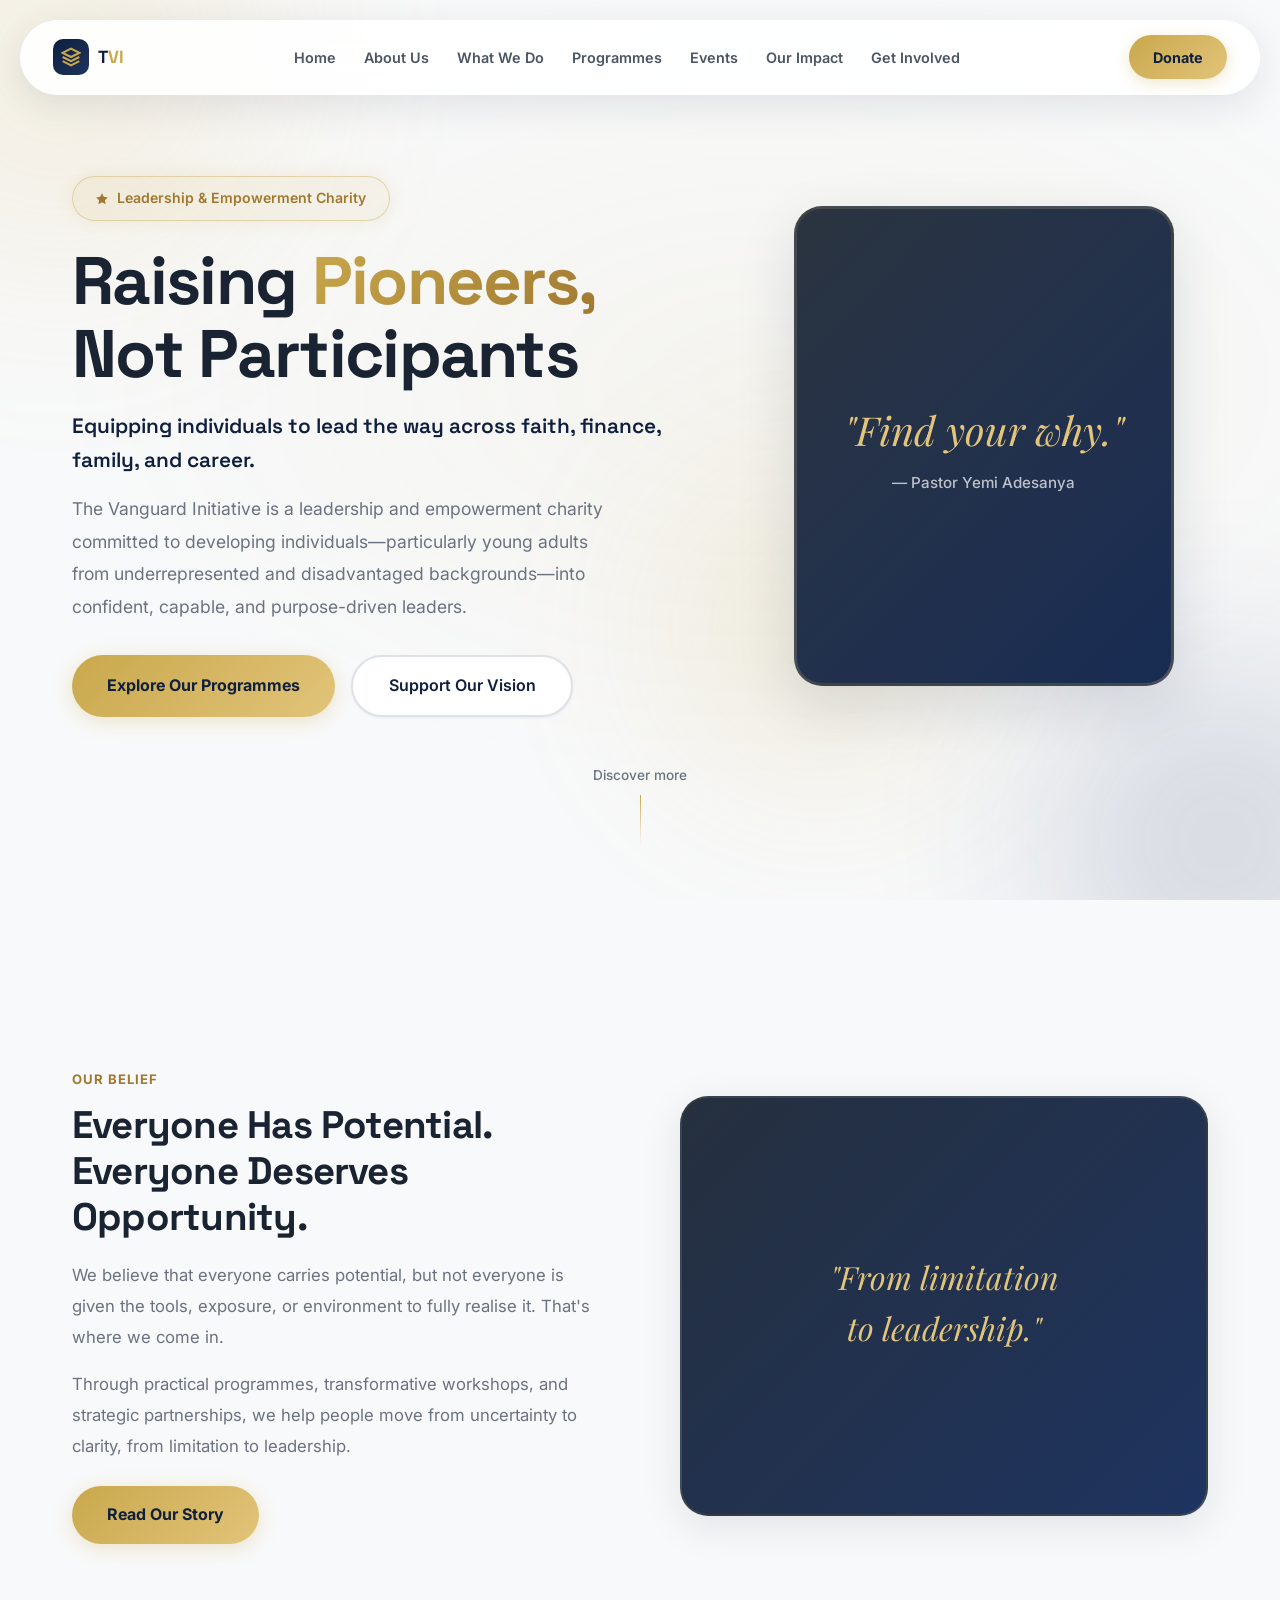
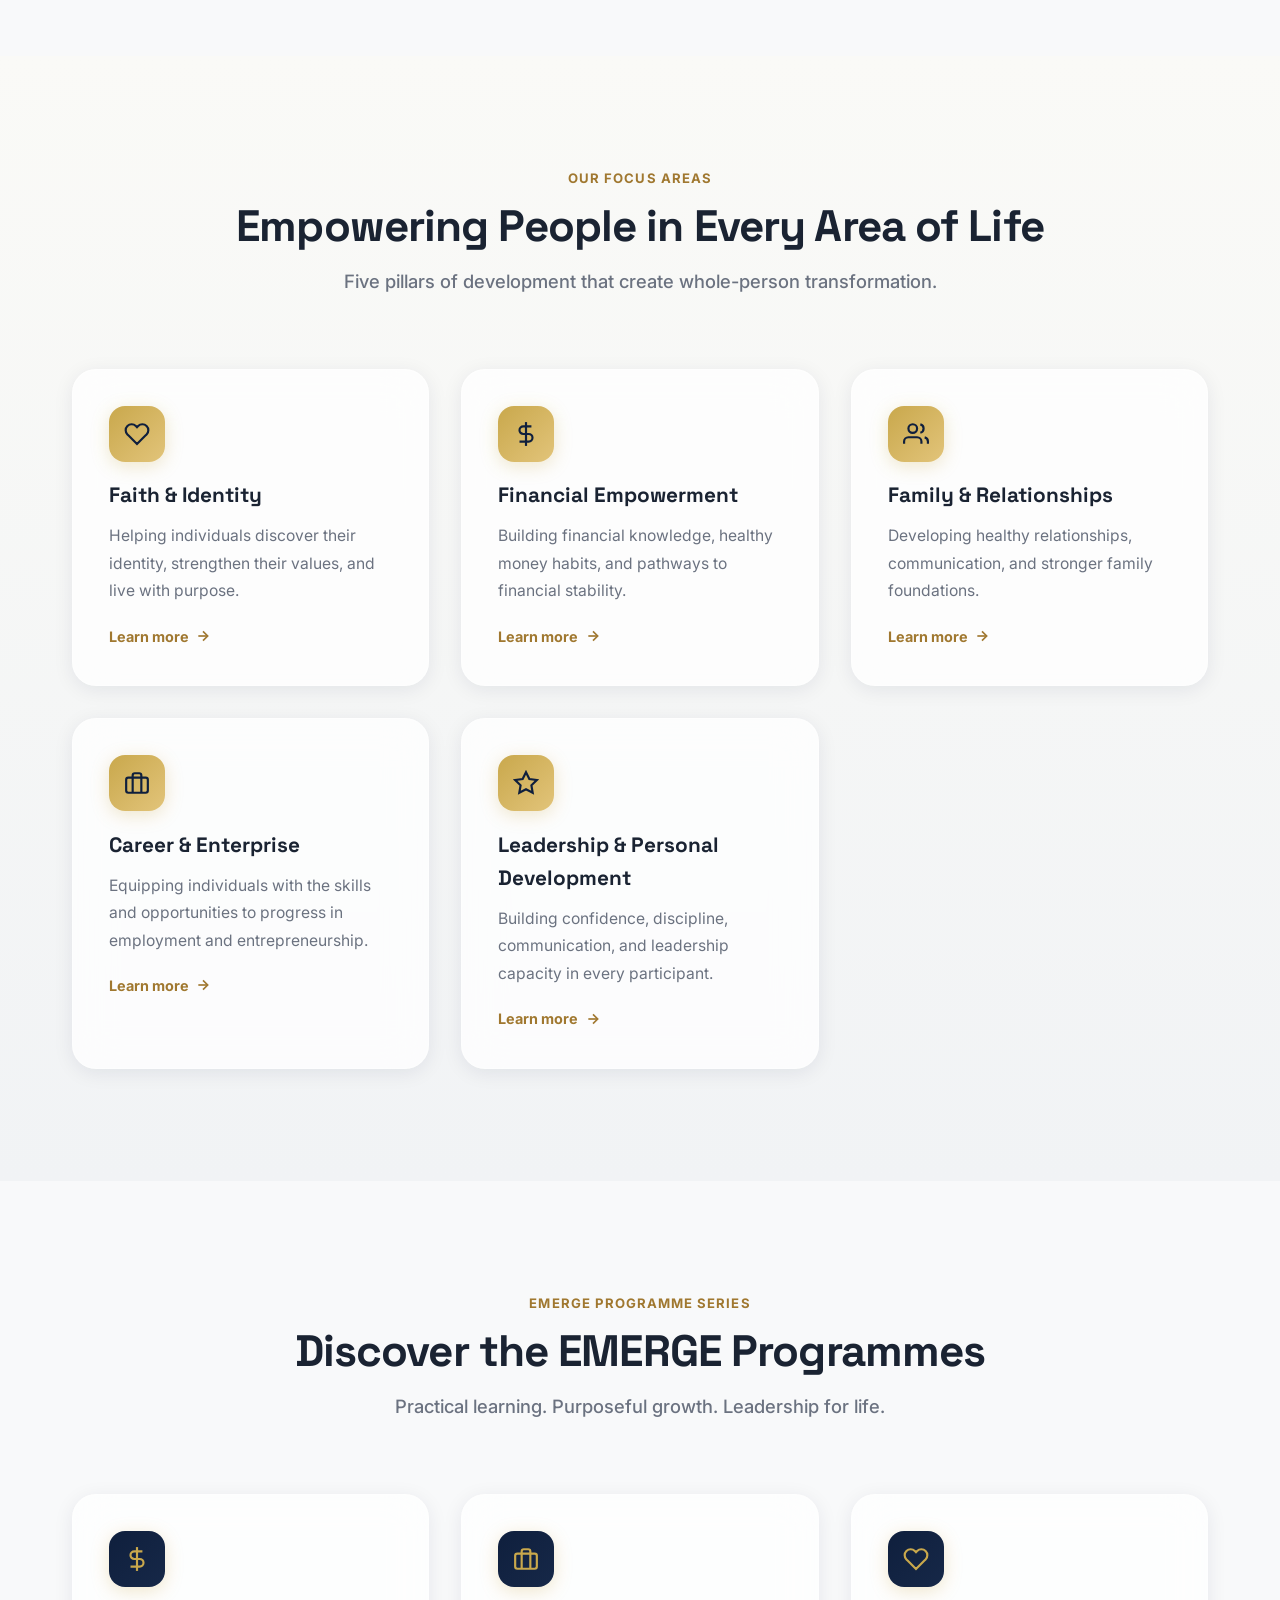
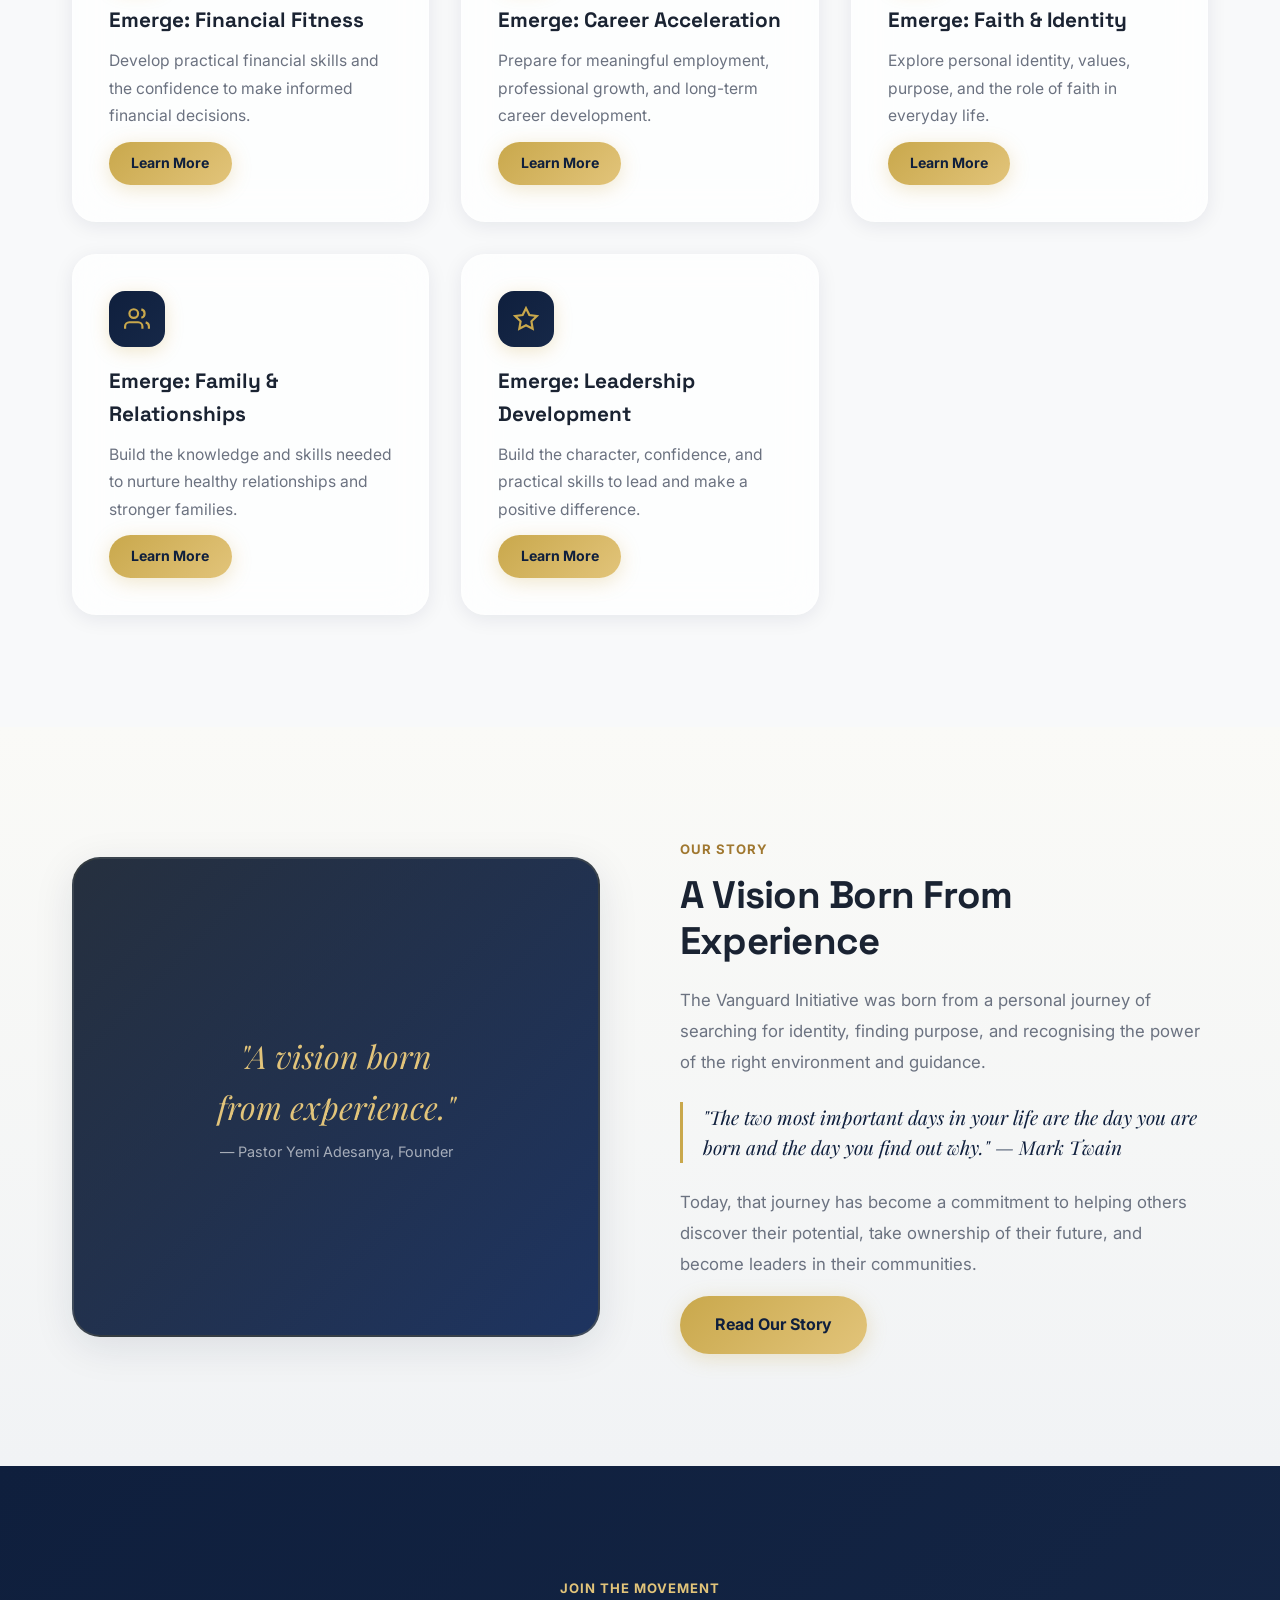
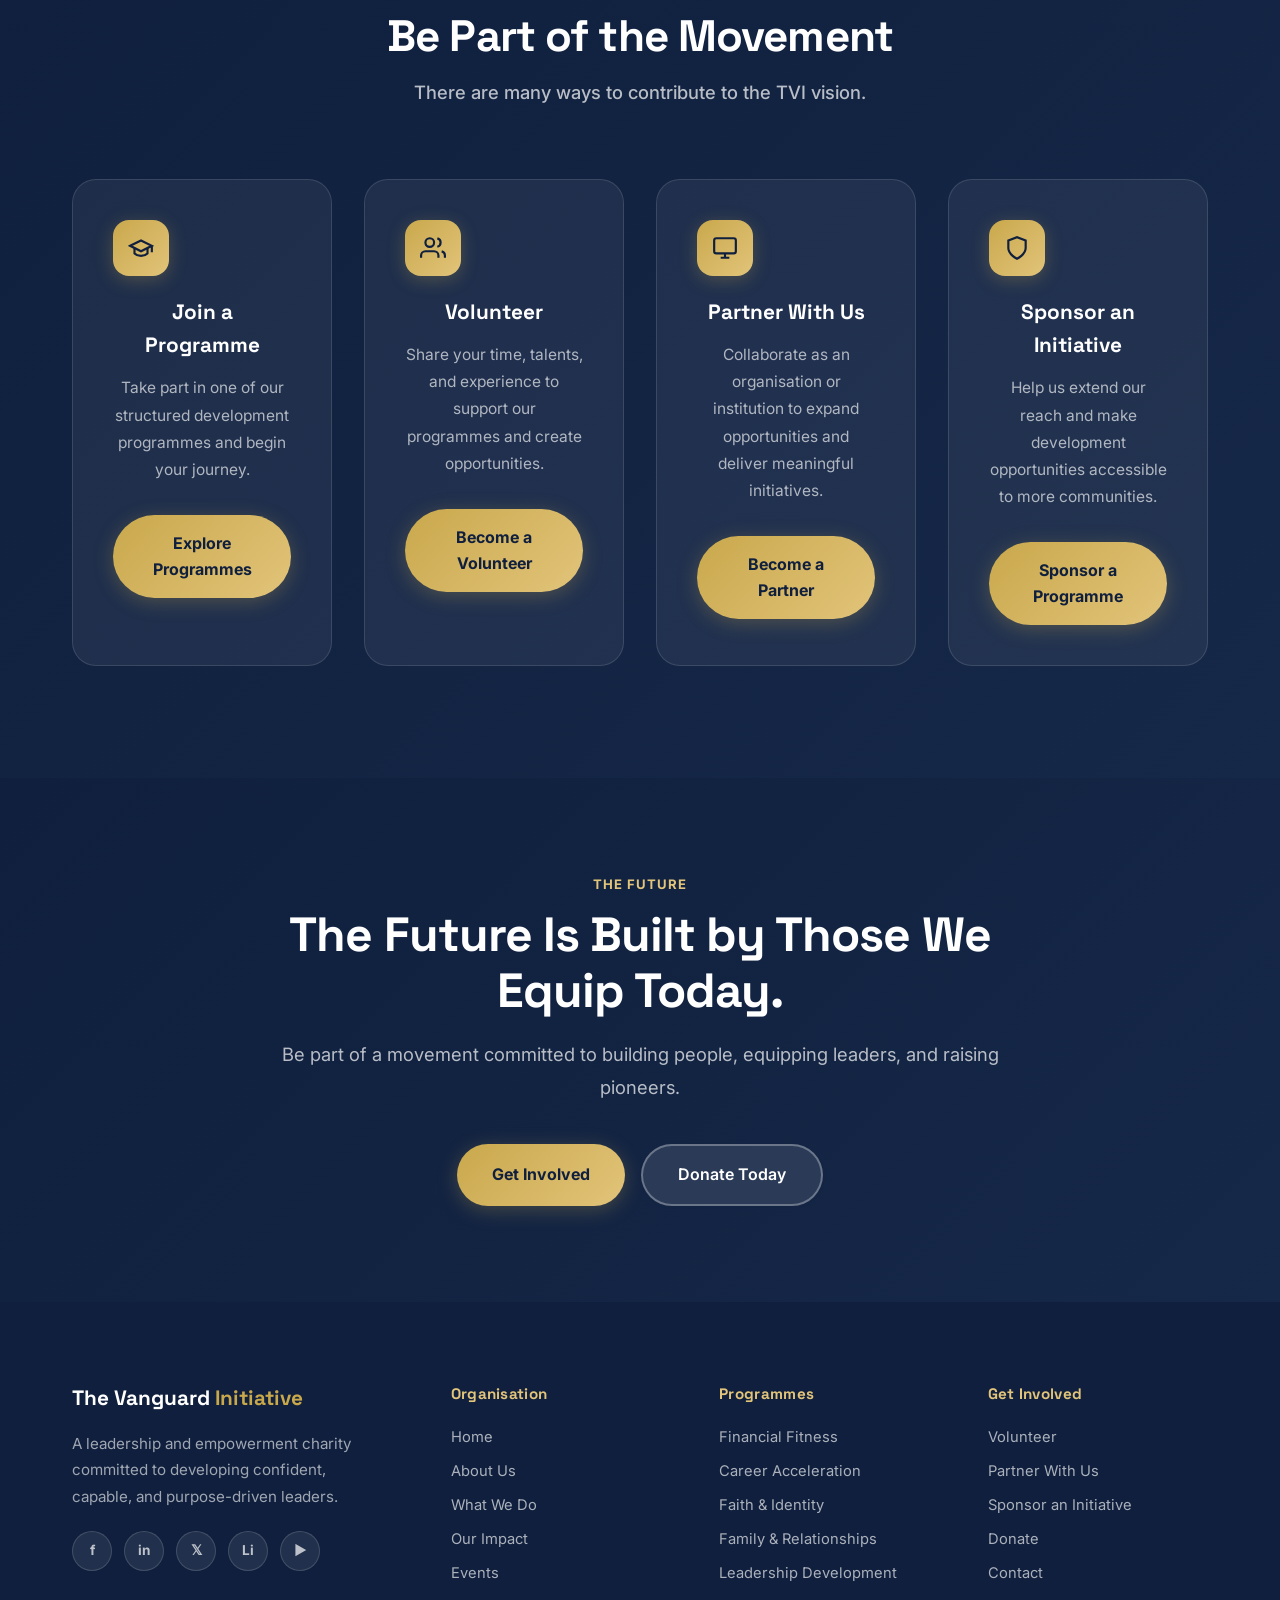
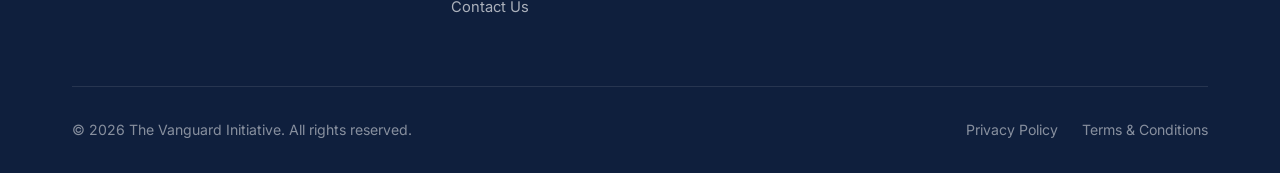
==== index.html @ 24e4d001 "Initial commit — TVI website" ====
<!DOCTYPE html>
<html lang="en">
<head>
<meta charset="UTF-8"/>
<meta name="viewport" content="width=device-width, initial-scale=1, viewport-fit=cover"/>
<title>The Vanguard Initiative | Raising Pioneers, Not Participants</title>
<meta name="description" content="Leadership and empowerment charity equipping individuals across faith, finance, family, and career."/>
<meta property="og:title" content="The Vanguard Initiative | Raising Pioneers, Not Participants"/>
<meta property="og:description" content="Leadership and empowerment charity equipping individuals across faith, finance, family, and career."/>
<meta property="og:type" content="website"/>
<link rel="preconnect" href="https://fonts.googleapis.com"/>
<link href="https://fonts.googleapis.com/css2?family=Inter:wght@300;400;500;600;700;800;900&family=Space+Grotesk:wght@300;400;500;600;700&family=Playfair+Display:ital,wght@0,700;1,700&display=swap" rel="stylesheet"/>
<link rel="stylesheet" href="/assets/style.css"/>
</head>
<body>

<div class="animated-bg">
  <div class="glow-orb glow-orb-1"></div>
  <div class="glow-orb glow-orb-2"></div>
  <div class="glow-orb glow-orb-3"></div>
</div>

<!-- NAV -->
<nav class="nav-bar">
  <div class="nav-content">
    <a class="nav-logo" href="/">
      <div class="nav-logo-icon">
        <svg viewBox="0 0 24 24" fill="none" stroke="currentColor" stroke-width="2.5"><path d="M12 2L2 7l10 5 10-5-10-5z"/><path d="M2 17l10 5 10-5"/><path d="M2 12l10 5 10-5"/></svg>
      </div>
      <span class="nav-logo-text">T<span>VI</span></span>
    </a>
    <div class="nav-links" id="desktopNav">
      <a href="/">Home</a>
      <a href="/about.html">About Us</a>
      <a href="/what-we-do.html">What We Do</a>
      <a href="/programmes.html">Programmes</a>
      <a href="/events.html">Events</a>
      <a href="/impact.html">Our Impact</a>
      <a href="/get-involved.html">Get Involved</a>
    </div>
    <div style="display:flex;align-items:center;gap:0.75rem;">
      <a class="nav-donate" href="/donate.html">Donate</a>
      <button class="mobile-menu-btn" onclick="toggleMobileMenu()" aria-label="Menu">
        <svg id="menuIcon" viewBox="0 0 24 24" fill="none" stroke="currentColor" stroke-width="2.5"><line x1="3" y1="6" x2="21" y2="6"/><line x1="3" y1="12" x2="21" y2="12"/><line x1="3" y1="18" x2="21" y2="18"/></svg>
      </button>
    </div>
  </div>
  <div class="mobile-menu" id="mobileMenu">
    <a href="/">Home</a>
    <a href="/about.html">About Us</a>
    <a href="/what-we-do.html">What We Do</a>
    <a href="/programmes.html">Programmes</a>
    <a href="/events.html">Events</a>
    <a href="/impact.html">Our Impact</a>
    <a href="/get-involved.html">Get Involved</a>
    <a href="/contact.html">Contact Us</a>
    <a class="nav-donate" href="/donate.html">Donate</a>
  </div>
</nav>

<main>

  <section class="hero-home">
    <div class="container">
      <div class="hero-grid">
        <div>
          <div class="hero-badge">
            <svg width="14" height="14" viewBox="0 0 24 24" fill="currentColor"><polygon points="12 2 15.09 8.26 22 9.27 17 14.14 18.18 21.02 12 17.77 5.82 21.02 7 14.14 2 9.27 8.91 8.26 12 2"/></svg>
            Leadership &amp; Empowerment Charity
          </div>
          <h1 class="hero-title">Raising <span class="gradient-text">Pioneers,</span><br>Not Participants</h1>
          <p class="hero-sub">Equipping individuals to lead the way across faith, finance, family, and career.</p>
          <p class="hero-desc">The Vanguard Initiative is a leadership and empowerment charity committed to developing individuals—particularly young adults from underrepresented and disadvantaged backgrounds—into confident, capable, and purpose-driven leaders.</p>
          <div class="hero-btns">
            <a class="btn-primary" href="/programmes.html">Explore Our Programmes</a>
            <a class="btn-secondary" href="/donate.html">Support Our Vision</a>
          </div>
        </div>
        <div class="hero-image-wrap">
          <div class="hero-img-card">
            <div class="hero-img-inner">
              <div class="hero-img-text">
                <span class="big">"Find your why."</span>
                <span class="small">— Pastor Yemi Adesanya</span>
              </div>
            </div>
          </div>
        </div>
      </div>
      <div class="hero-scroll">
        <span>Discover more</span>
        <div class="hero-scroll-line"></div>
      </div>
    </div>
  </section>

  <section class="section">
    <div class="container">
      <div class="two-col">
        <div class="col-text">
          <span class="section-eyebrow">Our Belief</span>
          <h2>Everyone Has Potential. Everyone Deserves Opportunity.</h2>
          <p>We believe that everyone carries potential, but not everyone is given the tools, exposure, or environment to fully realise it. That's where we come in.</p>
          <p>Through practical programmes, transformative workshops, and strategic partnerships, we help people move from uncertainty to clarity, from limitation to leadership.</p>
          <a class="btn-primary" href="/about.html" style="margin-top:0.5rem;">Read Our Story</a>
        </div>
        <div>
          <div class="col-image-box">
            <div class="col-image-box-text">
              <span class="serif">"From limitation<br>to leadership."</span>
            </div>
          </div>
        </div>
      </div>
    </div>
  </section>

  <section class="section section-alt">
    <div class="container">
      <div class="section-header">
        <span class="section-eyebrow">Our Focus Areas</span>
        <h2 class="section-title">Empowering People in Every Area of Life</h2>
        <p class="section-subtitle">Five pillars of development that create whole-person transformation.</p>
      </div>
      <div class="cards-grid-3" style="grid-template-columns:repeat(auto-fit,minmax(280px,1fr));">
        <div class="feature-card glass-card">
          <div class="icon-box"><svg viewBox="0 0 24 24" fill="none" stroke="currentColor" stroke-width="2"><path d="M20.84 4.61a5.5 5.5 0 0 0-7.78 0L12 5.67l-1.06-1.06a5.5 5.5 0 0 0-7.78 7.78l1.06 1.06L12 21.23l7.78-7.78 1.06-1.06a5.5 5.5 0 0 0 0-7.78z"/></svg></div>
          <h3>Faith &amp; Identity</h3>
          <p>Helping individuals discover their identity, strengthen their values, and live with purpose.</p>
          <a class="card-link" href="/programmes.html">Learn more <svg width="16" height="16" viewBox="0 0 24 24" fill="none" stroke="currentColor" stroke-width="2.5"><line x1="5" y1="12" x2="19" y2="12"/><polyline points="12 5 19 12 12 19"/></svg></a>
        </div>
        <div class="feature-card glass-card">
          <div class="icon-box"><svg viewBox="0 0 24 24" fill="none" stroke="currentColor" stroke-width="2"><line x1="12" y1="1" x2="12" y2="23"/><path d="M17 5H9.5a3.5 3.5 0 0 0 0 7h5a3.5 3.5 0 0 1 0 7H6"/></svg></div>
          <h3>Financial Empowerment</h3>
          <p>Building financial knowledge, healthy money habits, and pathways to financial stability.</p>
          <a class="card-link" href="/programmes.html">Learn more <svg width="16" height="16" viewBox="0 0 24 24" fill="none" stroke="currentColor" stroke-width="2.5"><line x1="5" y1="12" x2="19" y2="12"/><polyline points="12 5 19 12 12 19"/></svg></a>
        </div>
        <div class="feature-card glass-card">
          <div class="icon-box"><svg viewBox="0 0 24 24" fill="none" stroke="currentColor" stroke-width="2"><path d="M17 21v-2a4 4 0 0 0-4-4H5a4 4 0 0 0-4 4v2"/><circle cx="9" cy="7" r="4"/><path d="M23 21v-2a4 4 0 0 0-3-3.87"/><path d="M16 3.13a4 4 0 0 1 0 7.75"/></svg></div>
          <h3>Family &amp; Relationships</h3>
          <p>Developing healthy relationships, communication, and stronger family foundations.</p>
          <a class="card-link" href="/programmes.html">Learn more <svg width="16" height="16" viewBox="0 0 24 24" fill="none" stroke="currentColor" stroke-width="2.5"><line x1="5" y1="12" x2="19" y2="12"/><polyline points="12 5 19 12 12 19"/></svg></a>
        </div>
        <div class="feature-card glass-card">
          <div class="icon-box"><svg viewBox="0 0 24 24" fill="none" stroke="currentColor" stroke-width="2"><rect x="2" y="7" width="20" height="14" rx="2" ry="2"/><path d="M16 21V5a2 2 0 0 0-2-2h-4a2 2 0 0 0-2 2v16"/></svg></div>
          <h3>Career &amp; Enterprise</h3>
          <p>Equipping individuals with the skills and opportunities to progress in employment and entrepreneurship.</p>
          <a class="card-link" href="/programmes.html">Learn more <svg width="16" height="16" viewBox="0 0 24 24" fill="none" stroke="currentColor" stroke-width="2.5"><line x1="5" y1="12" x2="19" y2="12"/><polyline points="12 5 19 12 12 19"/></svg></a>
        </div>
        <div class="feature-card glass-card">
          <div class="icon-box"><svg viewBox="0 0 24 24" fill="none" stroke="currentColor" stroke-width="2"><polygon points="12 2 15.09 8.26 22 9.27 17 14.14 18.18 21.02 12 17.77 5.82 21.02 7 14.14 2 9.27 8.91 8.26 12 2"/></svg></div>
          <h3>Leadership &amp; Personal Development</h3>
          <p>Building confidence, discipline, communication, and leadership capacity in every participant.</p>
          <a class="card-link" href="/programmes.html">Learn more <svg width="16" height="16" viewBox="0 0 24 24" fill="none" stroke="currentColor" stroke-width="2.5"><line x1="5" y1="12" x2="19" y2="12"/><polyline points="12 5 19 12 12 19"/></svg></a>
        </div>
      </div>
    </div>
  </section>

  <section class="section">
    <div class="container">
      <div class="section-header">
        <span class="section-eyebrow">EMERGE Programme Series</span>
        <h2 class="section-title">Discover the EMERGE Programmes</h2>
        <p class="section-subtitle">Practical learning. Purposeful growth. Leadership for life.</p>
      </div>
      <div class="cards-grid-3">
        <div class="feature-card glass-card"><div class="icon-box icon-box-navy"><svg viewBox="0 0 24 24" fill="none" stroke="currentColor" stroke-width="2"><line x1="12" y1="1" x2="12" y2="23"/><path d="M17 5H9.5a3.5 3.5 0 0 0 0 7h5a3.5 3.5 0 0 1 0 7H6"/></svg></div><h3>Emerge: Financial Fitness</h3><p>Develop practical financial skills and the confidence to make informed financial decisions.</p><a class="btn-primary" href="/programmes.html" style="font-size:0.88rem;padding:0.65rem 1.4rem;margin-top:0.75rem;">Learn More</a></div>
        <div class="feature-card glass-card"><div class="icon-box icon-box-navy"><svg viewBox="0 0 24 24" fill="none" stroke="currentColor" stroke-width="2"><rect x="2" y="7" width="20" height="14" rx="2"/><path d="M16 21V5a2 2 0 0 0-2-2h-4a2 2 0 0 0-2 2v16"/></svg></div><h3>Emerge: Career Acceleration</h3><p>Prepare for meaningful employment, professional growth, and long-term career development.</p><a class="btn-primary" href="/programmes.html" style="font-size:0.88rem;padding:0.65rem 1.4rem;margin-top:0.75rem;">Learn More</a></div>
        <div class="feature-card glass-card"><div class="icon-box icon-box-navy"><svg viewBox="0 0 24 24" fill="none" stroke="currentColor" stroke-width="2"><path d="M20.84 4.61a5.5 5.5 0 0 0-7.78 0L12 5.67l-1.06-1.06a5.5 5.5 0 0 0-7.78 7.78l1.06 1.06L12 21.23l7.78-7.78 1.06-1.06a5.5 5.5 0 0 0 0-7.78z"/></svg></div><h3>Emerge: Faith &amp; Identity</h3><p>Explore personal identity, values, purpose, and the role of faith in everyday life.</p><a class="btn-primary" href="/programmes.html" style="font-size:0.88rem;padding:0.65rem 1.4rem;margin-top:0.75rem;">Learn More</a></div>
        <div class="feature-card glass-card"><div class="icon-box icon-box-navy"><svg viewBox="0 0 24 24" fill="none" stroke="currentColor" stroke-width="2"><path d="M17 21v-2a4 4 0 0 0-4-4H5a4 4 0 0 0-4 4v2"/><circle cx="9" cy="7" r="4"/><path d="M23 21v-2a4 4 0 0 0-3-3.87"/><path d="M16 3.13a4 4 0 0 1 0 7.75"/></svg></div><h3>Emerge: Family &amp; Relationships</h3><p>Build the knowledge and skills needed to nurture healthy relationships and stronger families.</p><a class="btn-primary" href="/programmes.html" style="font-size:0.88rem;padding:0.65rem 1.4rem;margin-top:0.75rem;">Learn More</a></div>
        <div class="feature-card glass-card"><div class="icon-box icon-box-navy"><svg viewBox="0 0 24 24" fill="none" stroke="currentColor" stroke-width="2"><polygon points="12 2 15.09 8.26 22 9.27 17 14.14 18.18 21.02 12 17.77 5.82 21.02 7 14.14 2 9.27 8.91 8.26 12 2"/></svg></div><h3>Emerge: Leadership Development</h3><p>Build the character, confidence, and practical skills to lead and make a positive difference.</p><a class="btn-primary" href="/programmes.html" style="font-size:0.88rem;padding:0.65rem 1.4rem;margin-top:0.75rem;">Learn More</a></div>
      </div>
    </div>
  </section>

  <section class="section section-alt">
    <div class="container">
      <div class="two-col">
        <div>
          <div class="col-image-box" style="height:480px;">
            <div class="col-image-box-text">
              <span class="serif">"A vision born<br>from experience."</span>
              <p style="color:rgba(255,255,255,0.6);font-size:0.9rem;margin-top:0.5rem;">— Pastor Yemi Adesanya, Founder</p>
            </div>
          </div>
        </div>
        <div class="col-text">
          <span class="section-eyebrow">Our Story</span>
          <h2>A Vision Born From Experience</h2>
          <p>The Vanguard Initiative was born from a personal journey of searching for identity, finding purpose, and recognising the power of the right environment and guidance.</p>
          <div class="pull-quote">"The two most important days in your life are the day you are born and the day you find out why." — Mark Twain</div>
          <p>Today, that journey has become a commitment to helping others discover their potential, take ownership of their future, and become leaders in their communities.</p>
          <a class="btn-primary" href="/about.html">Read Our Story</a>
        </div>
      </div>
    </div>
  </section>

  <section class="section section-navy">
    <div class="container">
      <div class="section-header">
        <span class="section-eyebrow" style="color:var(--gold-light);">Join the Movement</span>
        <h2 class="section-title">Be Part of the Movement</h2>
        <p class="section-subtitle">There are many ways to contribute to the TVI vision.</p>
      </div>
      <div class="cards-grid-2" style="grid-template-columns:repeat(auto-fit,minmax(260px,1fr));">
        <div class="involve-card" style="background:rgba(255,255,255,0.06);border:1px solid rgba(255,255,255,0.12);">
          <div class="icon-box"><svg viewBox="0 0 24 24" fill="none" stroke="currentColor" stroke-width="2"><path d="M22 10v6M2 10l10-5 10 5-10 5z"/><path d="M6 12v5c3 3 9 3 12 0v-5"/></svg></div>
          <h3 style="color:var(--white);">Join a Programme</h3>
          <p style="color:rgba(255,255,255,0.65);">Take part in one of our structured development programmes and begin your journey.</p>
          <a class="btn-primary" href="/programmes.html" style="margin-top:0.5rem;">Explore Programmes</a>
        </div>
        <div class="involve-card" style="background:rgba(255,255,255,0.06);border:1px solid rgba(255,255,255,0.12);">
          <div class="icon-box"><svg viewBox="0 0 24 24" fill="none" stroke="currentColor" stroke-width="2"><path d="M17 21v-2a4 4 0 0 0-4-4H5a4 4 0 0 0-4 4v2"/><circle cx="9" cy="7" r="4"/><path d="M23 21v-2a4 4 0 0 0-3-3.87"/><path d="M16 3.13a4 4 0 0 1 0 7.75"/></svg></div>
          <h3 style="color:var(--white);">Volunteer</h3>
          <p style="color:rgba(255,255,255,0.65);">Share your time, talents, and experience to support our programmes and create opportunities.</p>
          <a class="btn-primary" href="/get-involved.html" style="margin-top:0.5rem;">Become a Volunteer</a>
        </div>
        <div class="involve-card" style="background:rgba(255,255,255,0.06);border:1px solid rgba(255,255,255,0.12);">
          <div class="icon-box"><svg viewBox="0 0 24 24" fill="none" stroke="currentColor" stroke-width="2"><rect x="2" y="3" width="20" height="14" rx="2"/><path d="M8 21h8M12 17v4"/></svg></div>
          <h3 style="color:var(--white);">Partner With Us</h3>
          <p style="color:rgba(255,255,255,0.65);">Collaborate as an organisation or institution to expand opportunities and deliver meaningful initiatives.</p>
          <a class="btn-primary" href="/get-involved.html" style="margin-top:0.5rem;">Become a Partner</a>
        </div>
        <div class="involve-card" style="background:rgba(255,255,255,0.06);border:1px solid rgba(255,255,255,0.12);">
          <div class="icon-box"><svg viewBox="0 0 24 24" fill="none" stroke="currentColor" stroke-width="2"><path d="M12 22s8-4 8-10V5l-8-3-8 3v7c0 6 8 10 8 10z"/></svg></div>
          <h3 style="color:var(--white);">Sponsor an Initiative</h3>
          <p style="color:rgba(255,255,255,0.65);">Help us extend our reach and make development opportunities accessible to more communities.</p>
          <a class="btn-primary" href="/get-involved.html" style="margin-top:0.5rem;">Sponsor a Programme</a>
        </div>
      </div>
    </div>
  </section>

  <section class="section" style="background:linear-gradient(135deg,var(--navy),var(--navy-mid));text-align:center;padding:6rem 0;">
    <div class="container-sm">
      <span class="section-eyebrow" style="color:var(--gold-light);">The Future</span>
      <h2 style="font-family:'Space Grotesk',sans-serif;font-size:3rem;font-weight:800;color:var(--white);letter-spacing:-0.02em;margin-bottom:1.25rem;line-height:1.15;">The Future Is Built by Those We Equip Today.</h2>
      <p style="font-size:1.15rem;color:rgba(255,255,255,0.7);margin-bottom:2.5rem;line-height:1.8;">Be part of a movement committed to building people, equipping leaders, and raising pioneers.</p>
      <div style="display:flex;gap:1rem;justify-content:center;flex-wrap:wrap;">
        <a class="btn-primary" href="/get-involved.html">Get Involved</a>
        <a class="btn-secondary" href="/donate.html" style="border-color:rgba(255,255,255,0.3);color:var(--white);background:rgba(255,255,255,0.1);">Donate Today</a>
      </div>
    </div>
  </section>

  <!-- FOOTER IN HOME (shared via include trick) -->

</main>

<!-- FOOTER IN HOME (shared via include trick) -->
</div>

<!-- ===== ABOUT ===== -->
<div class="page" id="page-about">
  <div class="hero-inner">
    <div class="container">
      <div class="hero-inner-content">
        <div class="hero-badge" style="margin-bottom:1.5rem;">Our Story</div>
        <h1>From Finding Purpose to Helping Others Discover Theirs.</h1>
        <p>The story behind The Vanguard Initiative is one of real experience, real transformation, and a real commitment to others.</p>
      </div>
    </div>
  </div>

  <section class="section">
    <div class="container-sm">
      <span class="section-eyebrow" style="display:block;margin-bottom:0.75rem;">The Founder's Journey</span>
      <h2 style="font-family:'Space Grotesk',sans-serif;font-size:2.4rem;font-weight:800;color:var(--navy);letter-spacing:-0.02em;margin-bottom:2rem;line-height:1.2;">A Vision Born From Experience</h2>
      <div style="font-size:1.07rem;color:var(--gray-700);line-height:1.95;">
        <p style="margin-bottom:1.25rem;">Growing up, I was always searching for who I was. On the outside, I came from a good home—loving parents, amazing siblings, and a strong foundation. But internally, there was a void. A deep sense of not fully knowing my identity or where I belonged. And because of that, I found myself looking for acceptance in places that could never truly give it.</p>
        <p style="margin-bottom:1.25rem;">I got involved with the wrong crowd—not because I was looking for trouble, but because I was looking for a place to fit in. That search led me down a path of poor decisions, which eventually resulted in my arrest and facing some very serious criminal charges. It was one of the most defining moments of my life. Not because of the situation itself, but because it forced me to confront the reality of where my life was heading.</p>
        <div class="pull-quote" style="margin:2rem 0;">"Environment matters. Influence matters. Identity matters."</div>
        <p style="margin-bottom:1.25rem;">And in that moment, something shifted. I realised that one of the biggest reasons I found myself in those situations was not just my choices—but what I had surrounded myself with.</p>
        <p style="margin-bottom:1.25rem;">There are many people today who feel that same void I once felt. They're searching for meaning, for purpose, for belonging. Some try to find it in their work, others in relationships, and unfortunately, many in the wrong environments or communities. I understand that journey—because I've lived it.</p>
        <div class="pull-quote" style="margin:2rem 0;">"The two most important days in your life are the day you are born and the day you find out why." — Mark Twain</div>
        <p style="margin-bottom:1.25rem;">I am grateful because I found my 'why.' And now, I have committed my life to helping others find theirs.</p>
        <p style="margin-bottom:1.25rem;">Out of this journey, I created youth-focused initiatives, including Leaders in Training (LIT)—a programme designed for young people aged 13–18. Through mentoring, retreats, character development, and hands-on projects, we helped young people understand what it truly means to lead. I also launched StayLIT, focused on university students—helping them stay grounded, focused, and connected to purpose during a critical stage of life.</p>
        <p>The Vanguard Initiative is the natural evolution of that work. It is built from real experiences, real lessons, and a real desire to see people not just succeed—but lead.</p>
      </div>
    </div>
  </section>

  <section class="section section-alt">
    <div class="container">
      <div class="cards-grid-2">
        <div class="glass-card" style="padding:3rem;border-radius:28px;border-left:4px solid var(--gold);">
          <div class="icon-box" style="margin-bottom:1.5rem;"><svg viewBox="0 0 24 24" fill="none" stroke="currentColor" stroke-width="2"><circle cx="12" cy="12" r="10"/><line x1="12" y1="8" x2="12" y2="12"/><line x1="12" y1="16" x2="12.01" y2="16"/></svg></div>
          <h3 style="font-family:'Space Grotesk',sans-serif;font-size:1.5rem;font-weight:800;color:var(--navy);margin-bottom:1rem;">Our Vision</h3>
          <p style="color:var(--gray-600);line-height:1.85;font-size:1.02rem;">To build a generation of individuals—particularly from underrepresented communities—who are equipped, empowered, and positioned at the forefront of influence across faith, finance, family, and career.</p>
        </div>
        <div class="glass-card" style="padding:3rem;border-radius:28px;border-left:4px solid var(--navy);">
          <div class="icon-box icon-box-navy" style="margin-bottom:1.5rem;"><svg viewBox="0 0 24 24" fill="none" stroke="currentColor" stroke-width="2"><path d="M12 22s8-4 8-10V5l-8-3-8 3v7c0 6 8 10 8 10z"/></svg></div>
          <h3 style="font-family:'Space Grotesk',sans-serif;font-size:1.5rem;font-weight:800;color:var(--navy);margin-bottom:1rem;">Our Mission</h3>
          <p style="color:var(--gray-600);line-height:1.85;font-size:1.02rem;">The Vanguard Initiative exists to equip individuals with the tools, knowledge, and confidence to excel in every area of life through transformative programmes, practical workshops, and strategic partnerships that drive long-term personal and community advancement.</p>
        </div>
      </div>
    </div>
  </section>

  <section class="section">
    <div class="container">
      <div class="section-header">
        <span class="section-eyebrow">Who We Serve</span>
        <h2 class="section-title">Built for Those Who Know There's More</h2>
        <p class="section-subtitle">"We exist for those who know there is more—but need the right environment, guidance, and structure to step into it."</p>
      </div>
      <div class="audience-grid">
        <div class="audience-card glass-card"><div class="audience-dot"></div><p>Young adults seeking direction and purpose.</p></div>
        <div class="audience-card glass-card"><div class="audience-dot"></div><p>Individuals looking to enter meaningful employment.</p></div>
        <div class="audience-card glass-card"><div class="audience-dot"></div><p>Professionals aiming to grow and scale their careers.</p></div>
        <div class="audience-card glass-card"><div class="audience-dot"></div><p>Those who desire personal and leadership development.</p></div>
        <div class="audience-card glass-card"><div class="audience-dot"></div><p>People from disadvantaged or underrepresented backgrounds.</p></div>
      </div>
    </div>
  </section>

  <section class="section section-alt">
    <div class="container">
      <div class="section-header">
        <span class="section-eyebrow">What We Stand For</span>
        <h2 class="section-title">Our Values</h2>
      </div>
      <div class="cards-grid-3">
        <div class="value-card glass-card">
          <div class="icon-box" style="margin:0 auto;"><svg viewBox="0 0 24 24" fill="none" stroke="currentColor" stroke-width="2"><polygon points="12 2 15.09 8.26 22 9.27 17 14.14 18.18 21.02 12 17.77 5.82 21.02 7 14.14 2 9.27 8.91 8.26 12 2"/></svg></div>
          <h3>Leadership</h3>
          <p>We don't just encourage participation—we develop leaders who take responsibility and shape their environments.</p>
        </div>
        <div class="value-card glass-card">
          <div class="icon-box" style="margin:0 auto;"><svg viewBox="0 0 24 24" fill="none" stroke="currentColor" stroke-width="2"><polyline points="20 6 9 17 4 12"/></svg></div>
          <h3>Excellence</h3>
          <p>We uphold high standards in everything we do, ensuring that those we serve are equipped to operate at the highest level.</p>
        </div>
        <div class="value-card glass-card">
          <div class="icon-box" style="margin:0 auto;"><svg viewBox="0 0 24 24" fill="none" stroke="currentColor" stroke-width="2"><path d="M22 11.08V12a10 10 0 1 1-5.93-9.14"/><polyline points="22 4 12 14.01 9 11.01"/></svg></div>
          <h3>Impact</h3>
          <p>Our focus is long-term transformation—creating change that extends beyond individuals into families and communities.</p>
        </div>
      </div>
    </div>
  </section>

  <section class="section">
    <div class="container">
      <div class="section-header">
        <span class="section-eyebrow">A Word From the Founder</span>
        <h2 class="section-title">Founder's Message</h2>
      </div>
      <div class="founder-wrap">
        <div class="founder-img">
          <div class="founder-img-inner">
            <span class="serif">Pastor Yemi<br>Adesanya</span>
            <p style="color:rgba(255,255,255,0.6);font-size:0.88rem;margin-top:0.5rem;">Founder, TVI</p>
          </div>
        </div>
        <div class="founder-msg">
          <blockquote>
            <p style="margin-bottom:1rem;">I didn't start The Vanguard Initiative from theory—I started it from experience. I know what it feels like to search for identity. To look for acceptance in the wrong places. To make decisions that could have defined the rest of your life. And I also know what it feels like to be given another chance—and to make that chance count.</p>
            <p style="margin-bottom:1rem;">This initiative is deeply personal to me. It represents everything I wish I had access to at certain stages of my life—guidance, structure, exposure, and the right voices speaking into my future.</p>
            <p style="margin-bottom:1rem;">I believe that many people are not lacking potential—they are lacking the right environment, the right information, and the right belief system. When those things align, everything changes.</p>
            <div class="pull-quote" style="margin:1.5rem 0;">My commitment is simple: To build people. To equip leaders. To raise pioneers.</div>
            <p>And I look forward to seeing what your journey becomes.</p>
          </blockquote>
          <p class="founder-sig">— Pastor Yemi Adesanya</p>
        </div>
      </div>
    </div>
  </section>
</div>

<!-- ===== WHAT WE DO ===== -->
<div class="page" id="page-whatwedo">
  <div class="hero-inner">
    <div class="container">
      <div class="hero-inner-content">
        <div class="hero-badge" style="margin-bottom:1.5rem;">Our Approach</div>
        <h1>How We Equip and Empower</h1>
        <p>A holistic approach to personal growth, leadership, and community advancement.</p>
      </div>
    </div>
  </div>

  <section class="section">
    <div class="container">
      <div class="section-header">
        <span class="section-eyebrow">The Journey</span>
        <h2 class="section-title">Our Development Journey</h2>
        <p class="section-subtitle">We believe true development involves the whole person. Here's how we structure the journey.</p>
      </div>
      <div class="glass-card" style="border-radius:28px;padding:3rem;">
        <div class="process-row">
          <div class="process-step">
            <span class="process-num">01</span>
            <h4>Discover</h4>
            <p>Understand identity, purpose, and potential.</p>
          </div>
          <div class="process-step">
            <span class="process-num">02</span>
            <h4>Develop</h4>
            <p>Build knowledge, skills, and mindset.</p>
          </div>
          <div class="process-step">
            <span class="process-num">03</span>
            <h4>Equip</h4>
            <p>Practical tools, workshops, and mentorship.</p>
          </div>
          <div class="process-step">
            <span class="process-num">04</span>
            <h4>Lead</h4>
            <p>Step into leadership with confidence.</p>
          </div>
          <div class="process-step">
            <span class="process-num">05</span>
            <h4>Impact</h4>
            <p>Create change in family and community.</p>
          </div>
        </div>
      </div>
    </div>
  </section>

  <section class="section section-alt">
    <div class="container">
      <div class="section-header">
        <span class="section-eyebrow">Core Pillars</span>
        <h2 class="section-title">Five Pillars of Transformation</h2>
      </div>
      <div style="display:flex;flex-direction:column;gap:3.5rem;">
        <div class="two-col">
          <div class="col-text">
            <div class="icon-box" style="margin-bottom:1.25rem;"><svg viewBox="0 0 24 24" fill="none" stroke="currentColor" stroke-width="2"><path d="M20.84 4.61a5.5 5.5 0 0 0-7.78 0L12 5.67l-1.06-1.06a5.5 5.5 0 0 0-7.78 7.78l1.06 1.06L12 21.23l7.78-7.78 1.06-1.06a5.5 5.5 0 0 0 0-7.78z"/></svg></div>
            <h2>Faith &amp; Identity</h2>
            <p>Helping individuals develop a clear sense of identity, purpose, and personal values. We explore what it means to know who you are and live intentionally from that place.</p>
            <a class="btn-primary" href="/programmes.html" style="margin-top:1rem;">Explore Programmes</a>
          </div>
          <div><div class="col-image-box"><div class="col-image-box-text"><span class="serif">"Know who you are."</span></div></div></div>
        </div>
        <div class="two-col reverse">
          <div class="col-text">
            <div class="icon-box" style="margin-bottom:1.25rem;"><svg viewBox="0 0 24 24" fill="none" stroke="currentColor" stroke-width="2"><line x1="12" y1="1" x2="12" y2="23"/><path d="M17 5H9.5a3.5 3.5 0 0 0 0 7h5a3.5 3.5 0 0 1 0 7H6"/></svg></div>
            <h2>Financial Empowerment</h2>
            <p>Equipping people with the knowledge to build wealth, manage money, and create financial stability—practically and sustainably.</p>
            <a class="btn-primary" href="/programmes.html" style="margin-top:1rem;">Explore Programmes</a>
          </div>
          <div class="col-image"><div class="col-image-box"><div class="col-image-box-text"><span class="serif">"Build for the future."</span></div></div></div>
        </div>
        <div class="two-col">
          <div class="col-text">
            <div class="icon-box" style="margin-bottom:1.25rem;"><svg viewBox="0 0 24 24" fill="none" stroke="currentColor" stroke-width="2"><rect x="2" y="7" width="20" height="14" rx="2"/><path d="M16 21V5a2 2 0 0 0-2-2h-4a2 2 0 0 0-2 2v16"/></svg></div>
            <h2>Career &amp; Enterprise</h2>
            <p>Supporting employability, career progression, and entrepreneurship—equipping individuals with the skills and exposure to move their careers forward.</p>
            <a class="btn-primary" href="/programmes.html" style="margin-top:1rem;">Explore Programmes</a>
          </div>
          <div><div class="col-image-box"><div class="col-image-box-text"><span class="serif">"Progress on purpose."</span></div></div></div>
        </div>
      </div>
    </div>
  </section>

  <section class="section">
    <div class="container">
      <div class="section-header">
        <span class="section-eyebrow">How We Deliver</span>
        <h2 class="section-title">Our Delivery Model</h2>
      </div>
      <div class="cards-grid-3">
        <div class="feature-card glass-card">
          <div class="icon-box"><svg viewBox="0 0 24 24" fill="none" stroke="currentColor" stroke-width="2"><rect x="3" y="4" width="18" height="18" rx="2" ry="2"/><line x1="16" y1="2" x2="16" y2="6"/><line x1="8" y1="2" x2="8" y2="6"/><line x1="3" y1="10" x2="21" y2="10"/></svg></div>
          <h3>Practical Workshops &amp; Seminars</h3>
          <p>Hands-on learning experiences that translate knowledge into practical action. Sessions are interactive, relevant, and designed to create immediate takeaways.</p>
        </div>
        <div class="feature-card glass-card">
          <div class="icon-box"><svg viewBox="0 0 24 24" fill="none" stroke="currentColor" stroke-width="2"><path d="M17 21v-2a4 4 0 0 0-4-4H5a4 4 0 0 0-4 4v2"/><circle cx="9" cy="7" r="4"/><path d="M23 21v-2a4 4 0 0 0-3-3.87"/><path d="M16 3.13a4 4 0 0 1 0 7.75"/></svg></div>
          <h3>Mentorship &amp; Personal Development</h3>
          <p>One-to-one and group mentoring that connects participants with experienced guides who support their growth journey over time.</p>
        </div>
        <div class="feature-card glass-card">
          <div class="icon-box"><svg viewBox="0 0 24 24" fill="none" stroke="currentColor" stroke-width="2"><path d="M18 8h1a4 4 0 0 1 0 8h-1"/><path d="M2 8h16v9a4 4 0 0 1-4 4H6a4 4 0 0 1-4-4V8z"/><line x1="6" y1="1" x2="6" y2="4"/><line x1="10" y1="1" x2="10" y2="4"/><line x1="14" y1="1" x2="14" y2="4"/></svg></div>
          <h3>Strategic Partnerships</h3>
          <p>Collaboration with organisations, institutions, and community bodies to widen reach, pool resources, and create sustainable impact.</p>
        </div>
      </div>
    </div>
  </section>
</div>

<!-- ===== PROGRAMMES ===== -->
<div class="page" id="page-programmes">
  <div class="hero-inner">
    <div class="container">
      <div class="hero-inner-content">
        <div class="hero-badge" style="margin-bottom:1.5rem;">EMERGE Series</div>
        <h1>The EMERGE Programme Series</h1>
        <p>Practical learning. Purposeful growth. Leadership for life. Each programme is designed to help individuals progress from where they are to where they want to be.</p>
      </div>
    </div>
  </div>

  <section class="section">
    <div class="container">
      <div class="cards-grid-2" id="programmeCards">
        <div class="programme-card glass-card">
          <div class="programme-header">
            <div class="icon-box icon-box-navy"><svg viewBox="0 0 24 24" fill="none" stroke="currentColor" stroke-width="2"><line x1="12" y1="1" x2="12" y2="23"/><path d="M17 5H9.5a3.5 3.5 0 0 0 0 7h5a3.5 3.5 0 0 1 0 7H6"/></svg></div>
            <h3>Emerge: Financial Fitness</h3>
          </div>
          <div class="programme-body">
            <p>Develop practical financial skills and the confidence to make informed financial decisions that create lasting stability.</p>
            <ul class="programme-outcomes">
              <li>Budgeting and money management</li>
              <li>Saving and financial planning</li>
              <li>Understanding debt and credit</li>
              <li>Building healthy financial habits</li>
            </ul>
            <button class="btn-primary" onclick="showEnquiryForm('Emerge: Financial Fitness')">Register Your Interest</button>
          </div>
        </div>
        <div class="programme-card glass-card">
          <div class="programme-header">
            <div class="icon-box icon-box-navy"><svg viewBox="0 0 24 24" fill="none" stroke="currentColor" stroke-width="2"><rect x="2" y="7" width="20" height="14" rx="2"/><path d="M16 21V5a2 2 0 0 0-2-2h-4a2 2 0 0 0-2 2v16"/></svg></div>
            <h3>Emerge: Career Acceleration</h3>
          </div>
          <div class="programme-body">
            <p>Prepare for meaningful employment, professional growth, and long-term career development in any field.</p>
            <ul class="programme-outcomes">
              <li>CV and interview preparation</li>
              <li>Workplace communication skills</li>
              <li>Professional development</li>
              <li>Career planning and networking</li>
            </ul>
            <button class="btn-primary" onclick="showEnquiryForm('Emerge: Career Acceleration')">Register Your Interest</button>
          </div>
        </div>
        <div class="programme-card glass-card">
          <div class="programme-header">
            <div class="icon-box icon-box-navy"><svg viewBox="0 0 24 24" fill="none" stroke="currentColor" stroke-width="2"><path d="M20.84 4.61a5.5 5.5 0 0 0-7.78 0L12 5.67l-1.06-1.06a5.5 5.5 0 0 0-7.78 7.78l1.06 1.06L12 21.23l7.78-7.78 1.06-1.06a5.5 5.5 0 0 0 0-7.78z"/></svg></div>
            <h3>Emerge: Faith &amp; Identity</h3>
          </div>
          <div class="programme-body">
            <p>Explore personal identity, values, purpose, and the role of faith in navigating everyday life with confidence.</p>
            <ul class="programme-outcomes">
              <li>Identity and self-awareness</li>
              <li>Purpose and personal values</li>
              <li>Building confidence and resilience</li>
              <li>Developing positive habits</li>
            </ul>
            <button class="btn-primary" onclick="showEnquiryForm('Emerge: Faith & Identity')">Register Your Interest</button>
          </div>
        </div>
        <div class="programme-card glass-card">
          <div class="programme-header">
            <div class="icon-box icon-box-navy"><svg viewBox="0 0 24 24" fill="none" stroke="currentColor" stroke-width="2"><path d="M17 21v-2a4 4 0 0 0-4-4H5a4 4 0 0 0-4 4v2"/><circle cx="9" cy="7" r="4"/><path d="M23 21v-2a4 4 0 0 0-3-3.87"/><path d="M16 3.13a4 4 0 0 1 0 7.75"/></svg></div>
            <h3>Emerge: Family &amp; Relationships</h3>
          </div>
          <div class="programme-body">
            <p>Build the knowledge and skills needed to nurture healthy relationships and create stronger family environments.</p>
            <ul class="programme-outcomes">
              <li>Effective communication</li>
              <li>Healthy boundaries</li>
              <li>Conflict resolution</li>
              <li>Family relationship dynamics</li>
            </ul>
            <button class="btn-primary" onclick="showEnquiryForm('Emerge: Family & Relationships')">Register Your Interest</button>
          </div>
        </div>
        <div class="programme-card glass-card" style="grid-column:span 1;">
          <div class="programme-header">
            <div class="icon-box icon-box-navy"><svg viewBox="0 0 24 24" fill="none" stroke="currentColor" stroke-width="2"><polygon points="12 2 15.09 8.26 22 9.27 17 14.14 18.18 21.02 12 17.77 5.82 21.02 7 14.14 2 9.27 8.91 8.26 12 2"/></svg></div>
            <h3>Emerge: Leadership Development</h3>
          </div>
          <div class="programme-body">
            <p>Build the character, confidence, and practical skills to lead effectively and make a lasting positive difference in your community.</p>
            <ul class="programme-outcomes">
              <li>Leadership fundamentals</li>
              <li>Decision-making and accountability</li>
              <li>Public speaking and communication</li>
              <li>Teamwork and community leadership</li>
            </ul>
            <button class="btn-primary" onclick="showEnquiryForm('Emerge: Leadership Development')">Register Your Interest</button>
          </div>
        </div>
      </div>

      <!-- Enquiry Form -->
      <div id="enquiryFormSection" style="display:none;margin-top:4rem;">
        <div class="form-wrap glass-card" style="max-width:700px;margin:0 auto;">
          <h3 style="font-family:'Space Grotesk',sans-serif;font-size:1.75rem;font-weight:800;color:var(--navy);margin-bottom:0.5rem;">Register Your Interest</h3>
          <p style="color:var(--gray-600);margin-bottom:2rem;">Complete the form below and a member of our team will be in touch with programme details.</p>
          <div id="programmeFormContent">
            <div class="form-group">
              <label>Full Name *</label>
              <input type="text" id="pFullName" placeholder="Your full name"/>
            </div>
            <div class="form-row">
              <div class="form-group">
                <label>Email Address *</label>
                <input type="email" id="pEmail" placeholder="your.email@example.com"/>
              </div>
              <div class="form-group">
                <label>Phone Number</label>
                <input type="tel" id="pPhone" placeholder="+44 7000 000000"/>
              </div>
            </div>
            <div class="form-group">
              <label>Programme of Interest *</label>
              <select id="pProgramme">
                <option value="">Select a programme</option>
                <option>Emerge: Financial Fitness</option>
                <option>Emerge: Career Acceleration</option>
                <option>Emerge: Faith &amp; Identity</option>
                <option>Emerge: Family &amp; Relationships</option>
                <option>Emerge: Leadership Development</option>
              </select>
            </div>
            <div class="form-group">
              <label>Short Message</label>
              <textarea id="pMessage" placeholder="Tell us a little about yourself and why you're interested in this programme..."></textarea>
            </div>
            <div style="display:flex;gap:1rem;flex-wrap:wrap;">
              <button class="btn-primary" onclick="submitProgrammeForm()">Submit Enquiry</button>
              <button class="btn-secondary" onclick="hideEnquiryForm()">Cancel</button>
            </div>
          </div>
          <div class="form-success" id="programmeFormSuccess">
            <span class="check">✦</span>
            <h3>Enquiry Received</h3>
            <p>Thank you for your interest. A member of the TVI team will be in touch with programme information shortly.</p>
          </div>
        </div>
      </div>
    </div>
  </section>
</div>

<!-- ===== GET INVOLVED ===== -->
<div class="page" id="page-getinvolved">
  <div class="hero-inner">
    <div class="container">
      <div class="hero-inner-content">
        <div class="hero-badge" style="margin-bottom:1.5rem;">Get Involved</div>
        <h1>Be Part of the Movement</h1>
        <p>Your time, skills, resources, and partnerships can help equip the next generation of leaders.</p>
      </div>
    </div>
  </div>

  <section class="section">
    <div class="container">
      <div class="cards-grid-2">
        <div class="involve-card glass-card">
          <div class="icon-box"><svg viewBox="0 0 24 24" fill="none" stroke="currentColor" stroke-width="2"><path d="M22 10v6M2 10l10-5 10 5-10 5z"/><path d="M6 12v5c3 3 9 3 12 0v-5"/></svg></div>
          <h3>Join a Programme</h3>
          <p>Take part in one of our structured development programmes and begin your journey towards personal and professional growth.</p>
          <a class="btn-primary" href="/programmes.html">Explore Programmes</a>
        </div>
        <div class="involve-card glass-card">
          <div class="icon-box"><svg viewBox="0 0 24 24" fill="none" stroke="currentColor" stroke-width="2"><path d="M17 21v-2a4 4 0 0 0-4-4H5a4 4 0 0 0-4 4v2"/><circle cx="9" cy="7" r="4"/><path d="M23 21v-2a4 4 0 0 0-3-3.87"/><path d="M16 3.13a4 4 0 0 1 0 7.75"/></svg></div>
          <h3>Volunteer</h3>
          <p>Share your time, talents, and experience to support our programmes and help create opportunities for others to grow.</p>
          <a class="btn-primary" href="#involveForm" onclick="setInvolveType('Volunteer')">Become a Volunteer</a>
        </div>
        <div class="involve-card glass-card">
          <div class="icon-box"><svg viewBox="0 0 24 24" fill="none" stroke="currentColor" stroke-width="2"><rect x="2" y="3" width="20" height="14" rx="2"/><path d="M8 21h8M12 17v4"/></svg></div>
          <h3>Partner With Us</h3>
          <p>Collaborate with us as an organisation, expert, or institution to expand opportunities and deliver meaningful community initiatives.</p>
          <a class="btn-primary" href="#involveForm" onclick="setInvolveType('Partner')">Become a Partner</a>
        </div>
        <div class="involve-card glass-card">
          <div class="icon-box"><svg viewBox="0 0 24 24" fill="none" stroke="currentColor" stroke-width="2"><path d="M12 22s8-4 8-10V5l-8-3-8 3v7c0 6 8 10 8 10z"/></svg></div>
          <h3>Sponsor an Initiative</h3>
          <p>Help us extend our reach, deliver programmes, and make development opportunities accessible to more communities.</p>
          <a class="btn-primary" href="#involveForm" onclick="setInvolveType('Sponsor')">Sponsor a Programme</a>
        </div>
      </div>
    </div>
  </section>

  <section class="section section-alt" id="involveForm">
    <div class="container-sm">
      <div class="section-header">
        <span class="section-eyebrow">Get In Touch</span>
        <h2 class="section-title">Volunteer, Partner &amp; Sponsor Enquiries</h2>
      </div>
      <div class="form-wrap glass-card" id="involveFormContent">
        <div class="form-group">
          <label>Enquiry Type *</label>
          <select id="involveType">
            <option value="">Select enquiry type</option>
            <option value="Volunteer">Volunteer</option>
            <option value="Partner">Partner</option>
            <option value="Sponsor">Sponsor</option>
          </select>
        </div>
        <div class="form-row">
          <div class="form-group">
            <label>Full Name *</label>
            <input type="text" id="iName" placeholder="Your full name"/>
          </div>
          <div class="form-group">
            <label>Email Address *</label>
            <input type="email" id="iEmail" placeholder="your.email@example.com"/>
          </div>
        </div>
        <div class="form-row">
          <div class="form-group">
            <label>Phone Number</label>
            <input type="tel" id="iPhone" placeholder="+44 7000 000000"/>
          </div>
          <div class="form-group">
            <label>Organisation (Optional)</label>
            <input type="text" id="iOrg" placeholder="Your organisation name"/>
          </div>
        </div>
        <div class="form-group">
          <label>Area of Interest</label>
          <input type="text" id="iArea" placeholder="e.g. Workshop facilitation, financial mentoring, event support…"/>
        </div>
        <div class="form-group">
          <label>Relevant Skills or Experience</label>
          <textarea id="iSkills" placeholder="Tell us about relevant experience or skills you bring…" style="min-height:100px;"></textarea>
        </div>
        <div class="form-group">
          <label>Message</label>
          <textarea id="iMessage" placeholder="Any additional details you'd like to share…"></textarea>
        </div>
        <button class="btn-primary" onclick="submitInvolveForm()">Send Enquiry</button>
      </div>
      <div class="form-success" id="involveFormSuccess">
        <span class="check">✦</span>
        <h3>Thank You for Reaching Out</h3>
        <p>Your enquiry has been received. A member of the TVI team will be in touch with you soon.</p>
      </div>
    </div>
  </section>
</div>

<!-- ===== EVENTS ===== -->
<div class="page" id="page-events">
  <div class="hero-inner">
    <div class="container">
      <div class="hero-inner-content">
        <div class="hero-badge" style="margin-bottom:1.5rem;">Events</div>
        <h1>Events &amp; Experiences</h1>
        <p>Spaces for learning, connection, and transformation.</p>
      </div>
    </div>
  </div>

  <section class="section">
    <div class="container">
      <div class="section-header">
        <span class="section-eyebrow">Upcoming</span>
        <h2 class="section-title">Upcoming Events</h2>
      </div>
      <div class="event-placeholder">
        <svg viewBox="0 0 24 24" fill="none" stroke="currentColor" stroke-width="1.5"><rect x="3" y="4" width="18" height="18" rx="2" ry="2"/><line x1="16" y1="2" x2="16" y2="6"/><line x1="8" y1="2" x2="8" y2="6"/><line x1="3" y1="10" x2="21" y2="10"/></svg>
        <h3>New Events Coming Soon</h3>
        <p>Join our mailing list to hear about upcoming workshops, seminars, and community opportunities.</p>
        <div style="margin-top:2rem;display:flex;gap:0.75rem;justify-content:center;flex-wrap:wrap;">
          <input type="email" placeholder="your.email@example.com" style="padding:0.8rem 1.25rem;border:2px solid var(--gray-200);border-radius:100px;font-size:0.95rem;outline:none;min-width:260px;font-family:'Inter',sans-serif;" id="eventEmail"/>
          <button class="btn-primary" onclick="joinMailingList()">Join Mailing List</button>
        </div>
        <p id="eventMailSuccess" style="display:none;color:var(--gold-dark);font-weight:600;margin-top:1rem;">✦ You're on the list! We'll be in touch.</p>
      </div>
    </div>
  </section>

  <section class="section section-alt">
    <div class="container">
      <div class="section-header">
        <span class="section-eyebrow">Past Events</span>
        <h2 class="section-title">Previous Events &amp; Experiences</h2>
        <p class="section-subtitle">A record of our community gatherings, workshops, and leadership events.</p>
      </div>
      <div class="event-placeholder" style="border-style:solid;border-color:rgba(201,168,76,0.15);">
        <svg viewBox="0 0 24 24" fill="none" stroke="currentColor" stroke-width="1.5"><rect x="3" y="3" width="18" height="18" rx="2" ry="2"/><circle cx="8.5" cy="8.5" r="1.5"/><polyline points="21 15 16 10 5 21"/></svg>
        <h3>Event Gallery Coming Soon</h3>
        <p>Photographs, testimonials, and summaries from our past events will be added here.</p>
      </div>
    </div>
  </section>
</div>

<!-- ===== IMPACT ===== -->
<div class="page" id="page-impact">
  <div class="hero-inner">
    <div class="container">
      <div class="hero-inner-content">
        <div class="hero-badge" style="margin-bottom:1.5rem;">Our Impact</div>
        <h1>Creating Change That Lasts</h1>
        <p>Every person equipped is an opportunity for a family and community to grow.</p>
      </div>
    </div>
  </div>

  <section class="section section-navy">
    <div class="container">
      <div class="section-header">
        <span class="section-eyebrow" style="color:var(--gold-light);">Numbers</span>
        <h2 class="section-title">Our Impact at a Glance</h2>
        <p class="section-subtitle" style="color:rgba(255,255,255,0.6);font-style:italic;">Figures will be updated as verified data becomes available.</p>
      </div>
      <div class="stats-row">
        <div class="stat-box glass-card" style="background:rgba(255,255,255,0.07);border:1px solid rgba(255,255,255,0.12);">
          <span class="impact-num">—</span>
          <span class="impact-label">Participants Supported</span>
          <span class="impact-placeholder">Placeholder — to be updated</span>
        </div>
        <div class="stat-box glass-card" style="background:rgba(255,255,255,0.07);border:1px solid rgba(255,255,255,0.12);">
          <span class="impact-num">—</span>
          <span class="impact-label">Programmes Delivered</span>
          <span class="impact-placeholder">Placeholder — to be updated</span>
        </div>
        <div class="stat-box glass-card" style="background:rgba(255,255,255,0.07);border:1px solid rgba(255,255,255,0.12);">
          <span class="impact-num">—</span>
          <span class="impact-label">Volunteers Engaged</span>
          <span class="impact-placeholder">Placeholder — to be updated</span>
        </div>
        <div class="stat-box glass-card" style="background:rgba(255,255,255,0.07);border:1px solid rgba(255,255,255,0.12);">
          <span class="impact-num">—</span>
          <span class="impact-label">Communities Reached</span>
          <span class="impact-placeholder">Placeholder — to be updated</span>
        </div>
        <div class="stat-box glass-card" style="background:rgba(255,255,255,0.07);border:1px solid rgba(255,255,255,0.12);">
          <span class="impact-num">—</span>
          <span class="impact-label">Partnerships Established</span>
          <span class="impact-placeholder">Placeholder — to be updated</span>
        </div>
      </div>
    </div>
  </section>

  <section class="section">
    <div class="container">
      <div class="section-header">
        <span class="section-eyebrow">Three Areas</span>
        <h2 class="section-title">Our Impact Approach</h2>
      </div>
      <div class="cards-grid-3">
        <div class="feature-card glass-card">
          <div class="icon-box"><svg viewBox="0 0 24 24" fill="none" stroke="currentColor" stroke-width="2"><polygon points="12 2 15.09 8.26 22 9.27 17 14.14 18.18 21.02 12 17.77 5.82 21.02 7 14.14 2 9.27 8.91 8.26 12 2"/></svg></div>
          <h3>Personal Development &amp; Leadership</h3>
          <p>Building the confidence, skills, and character to lead in every area of life. We measure growth in identity, purpose, and decision-making.</p>
        </div>
        <div class="feature-card glass-card">
          <div class="icon-box"><svg viewBox="0 0 24 24" fill="none" stroke="currentColor" stroke-width="2"><line x1="12" y1="1" x2="12" y2="23"/><path d="M17 5H9.5a3.5 3.5 0 0 0 0 7h5a3.5 3.5 0 0 1 0 7H6"/></svg></div>
          <h3>Career &amp; Financial Empowerment</h3>
          <p>Equipping individuals to access meaningful employment, build financial stability, and make long-term progress in their careers.</p>
        </div>
        <div class="feature-card glass-card">
          <div class="icon-box"><svg viewBox="0 0 24 24" fill="none" stroke="currentColor" stroke-width="2"><path d="M17 21v-2a4 4 0 0 0-4-4H5a4 4 0 0 0-4 4v2"/><circle cx="9" cy="7" r="4"/><path d="M23 21v-2a4 4 0 0 0-3-3.87"/><path d="M16 3.13a4 4 0 0 1 0 7.75"/></svg></div>
          <h3>Community Engagement &amp; Advancement</h3>
          <p>Creating ripple effects that extend from the individual into their family, network, and wider community.</p>
        </div>
      </div>
    </div>
  </section>

  <section class="section section-alt">
    <div class="container">
      <div class="section-header">
        <span class="section-eyebrow">Stories</span>
        <h2 class="section-title">Transformation Stories</h2>
        <p class="section-subtitle">Real accounts from people who have been part of the TVI journey.</p>
      </div>
      <div class="cards-grid-3">
        <div class="testimonial-card glass-card" style="opacity:0.7;">
          <span class="quote-mark">"</span>
          <p class="testimonial-text" style="color:var(--gray-400);font-style:normal;">Participant story coming soon. Genuine testimonials will be added as they are gathered from programme participants.</p>
          <div class="testimonial-author">
            <div class="author-avatar">?</div>
            <div><p class="author-name">Participant Name</p><p class="author-role">Programme, Year</p></div>
          </div>
        </div>
        <div class="testimonial-card glass-card" style="opacity:0.7;">
          <span class="quote-mark">"</span>
          <p class="testimonial-text" style="color:var(--gray-400);font-style:normal;">Participant story coming soon. Genuine testimonials will be added as they are gathered from programme participants.</p>
          <div class="testimonial-author">
            <div class="author-avatar">?</div>
            <div><p class="author-name">Participant Name</p><p class="author-role">Programme, Year</p></div>
          </div>
        </div>
        <div class="testimonial-card glass-card" style="opacity:0.7;">
          <span class="quote-mark">"</span>
          <p class="testimonial-text" style="color:var(--gray-400);font-style:normal;">Participant story coming soon. Genuine testimonials will be added as they are gathered from programme participants.</p>
          <div class="testimonial-author">
            <div class="author-avatar">?</div>
            <div><p class="author-name">Participant Name</p><p class="author-role">Programme, Year</p></div>
          </div>
        </div>
      </div>
    </div>
  </section>
</div>

<!-- ===== DONATE ===== -->
<div class="page" id="page-donate">
  <div class="hero-inner">
    <div class="container">
      <div class="hero-inner-content">
        <div class="hero-badge" style="margin-bottom:1.5rem;">Support TVI</div>
        <h1>Support the Vision</h1>
        <p>Help us build people, equip leaders, and raise pioneers.</p>
      </div>
    </div>
  </div>

  <section class="section">
    <div class="container">
      <div class="two-col">
        <div class="col-text">
          <span class="section-eyebrow">Why Your Support Matters</span>
          <h2>Your Support Creates Real Change</h2>
          <p>Your support helps us deliver life-changing programmes, reach underserved communities, and create opportunities for future leaders. Every contribution goes towards creating lasting impact.</p>
          <div class="cards-grid-3" style="grid-template-columns:1fr;gap:1.25rem;margin-top:2rem;">
            <div class="audience-card glass-card"><div class="audience-dot"></div><p>Delivering transformative leadership and empowerment programmes.</p></div>
            <div class="audience-card glass-card"><div class="audience-dot"></div><p>Reaching underserved and disadvantaged communities.</p></div>
            <div class="audience-card glass-card"><div class="audience-dot"></div><p>Developing and equipping the next generation of leaders.</p></div>
          </div>
        </div>
        <div>
          <div class="form-wrap glass-card" id="donateFormContent">
            <h3 style="font-family:'Space Grotesk',sans-serif;font-size:1.5rem;font-weight:800;color:var(--navy);margin-bottom:1.5rem;">Make a Donation</h3>
            <div class="donation-type">
              <button class="type-btn active" onclick="setDonationType('one-time',this)">One-time</button>
              <button class="type-btn" onclick="setDonationType('monthly',this)">Monthly</button>
            </div>
            <p style="font-size:0.88rem;font-weight:600;color:var(--gray-700);margin-bottom:0.75rem;">Select an amount</p>
            <div class="donation-amounts">
              <button class="amount-btn active" onclick="setAmount('£10',this)">£10</button>
              <button class="amount-btn" onclick="setAmount('£25',this)">£25</button>
              <button class="amount-btn" onclick="setAmount('£50',this)">£50</button>
              <button class="amount-btn" onclick="setAmount('£100',this)">£100</button>
              <button class="amount-btn" onclick="setAmount('£250',this)">£250</button>
            </div>
            <div class="form-group">
              <label>Or enter your own amount</label>
              <input type="text" id="customAmount" placeholder="£ Other amount"/>
            </div>
            <div class="form-row">
              <div class="form-group">
                <label>Full Name *</label>
                <input type="text" id="donorName" placeholder="Your full name"/>
              </div>
              <div class="form-group">
                <label>Email Address *</label>
                <input type="email" id="donorEmail" placeholder="your.email@example.com"/>
              </div>
            </div>
            <div class="form-group">
              <label>Message (Optional)</label>
              <textarea id="donorMessage" placeholder="Any message you'd like to include…" style="min-height:90px;"></textarea>
            </div>
            <div style="display:flex;align-items:center;gap:0.6rem;margin-bottom:1.25rem;">
              <input type="checkbox" id="anonymous" style="width:16px;height:16px;accent-color:var(--gold);"/>
              <label for="anonymous" style="margin:0;font-size:0.92rem;color:var(--gray-700);">Make this donation anonymous</label>
            </div>
            <div class="payment-note">
              <strong style="color:var(--navy);">Payment details coming soon.</strong> TVI's payment provider is being configured. Bank details or an online payment link will be added here once set up and tested. Please <a href="/contact.html" style="color:var(--gold-dark);">contact us</a> if you would like to discuss donating in the meantime.
            </div>
            <button class="btn-primary" style="width:100%;justify-content:center;margin-top:1.25rem;opacity:0.65;cursor:not-allowed;" disabled>Secure Payment — Coming Soon</button>
            <p style="font-size:0.8rem;color:var(--gray-600);margin-top:1rem;line-height:1.6;">Your personal data is handled in accordance with TVI's Privacy Policy. We will not share your details with third parties without your consent.</p>
          </div>
        </div>
      </div>
    </div>
  </section>
</div>

<!-- ===== CONTACT ===== -->
<div class="page" id="page-contact">
  <div class="hero-inner">
    <div class="container">
      <div class="hero-inner-content">
        <div class="hero-badge" style="margin-bottom:1.5rem;">Contact</div>
        <h1>Let's Start a Conversation</h1>
        <p>Have a question, want to get involved, or interested in working with us? We'd love to hear from you.</p>
      </div>
    </div>
  </div>

  <section class="section">
    <div class="container">
      <div class="two-col">
        <div>
          <span class="section-eyebrow">Contact Information</span>
          <h2 style="font-family:'Space Grotesk',sans-serif;font-size:2rem;font-weight:800;color:var(--navy);margin:0.75rem 0 2rem;line-height:1.2;">Get in Touch</h2>
          <div style="display:flex;flex-direction:column;gap:1.5rem;">
            <div class="audience-card glass-card" style="align-items:center;">
              <div class="icon-box" style="flex-shrink:0;"><svg viewBox="0 0 24 24" fill="none" stroke="currentColor" stroke-width="2"><path d="M4 4h16c1.1 0 2 .9 2 2v12c0 1.1-.9 2-2 2H4c-1.1 0-2-.9-2-2V6c0-1.1.9-2 2-2z"/><polyline points="22,6 12,13 2,6"/></svg></div>
              <div><p style="font-weight:700;color:var(--navy);margin-bottom:0.2rem;">Email</p><p style="color:var(--gray-600);font-size:0.95rem;">[Email address to be added]</p></div>
            </div>
            <div class="audience-card glass-card" style="align-items:center;">
              <div class="icon-box" style="flex-shrink:0;"><svg viewBox="0 0 24 24" fill="none" stroke="currentColor" stroke-width="2"><path d="M22 16.92v3a2 2 0 0 1-2.18 2 19.79 19.79 0 0 1-8.63-3.07A19.5 19.5 0 0 1 4.69 13.1 19.79 19.79 0 0 1 1.61 4.5 2 2 0 0 1 3.6 2.28h3a2 2 0 0 1 2 1.72c.127.96.361 1.903.7 2.81a2 2 0 0 1-.45 2.11L7.91 9.91a16 16 0 0 0 6.29 6.29l.95-.95a2 2 0 0 1 2.11-.45c.907.339 1.85.573 2.81.7A2 2 0 0 1 22 16.92z"/></svg></div>
              <div><p style="font-weight:700;color:var(--navy);margin-bottom:0.2rem;">Phone</p><p style="color:var(--gray-600);font-size:0.95rem;">[Phone number to be added]</p></div>
            </div>
            <div class="audience-card glass-card" style="align-items:center;">
              <div class="icon-box" style="flex-shrink:0;"><svg viewBox="0 0 24 24" fill="none" stroke="currentColor" stroke-width="2"><path d="M21 10c0 7-9 13-9 13s-9-6-9-13a9 9 0 0 1 18 0z"/><circle cx="12" cy="10" r="3"/></svg></div>
              <div><p style="font-weight:700;color:var(--navy);margin-bottom:0.2rem;">Address</p><p style="color:var(--gray-600);font-size:0.95rem;">[Office address to be added]</p></div>
            </div>
          </div>
          <div style="margin-top:2rem;">
            <p style="font-weight:700;color:var(--navy);margin-bottom:1rem;">Follow TVI</p>
            <div class="footer-social">
              <a class="social-icon" href="#" title="Facebook">f</a>
              <a class="social-icon" href="#" title="Instagram">in</a>
              <a class="social-icon" href="#" title="Twitter / X">𝕏</a>
              <a class="social-icon" href="#" title="LinkedIn">Li</a>
              <a class="social-icon" href="#" title="YouTube">▶</a>
            </div>
          </div>
        </div>
        <div>
          <div class="form-wrap glass-card" id="contactFormContent">
            <h3 style="font-family:'Space Grotesk',sans-serif;font-size:1.5rem;font-weight:800;color:var(--navy);margin-bottom:1.5rem;">Send a Message</h3>
            <div class="form-row">
              <div class="form-group">
                <label>Full Name *</label>
                <input type="text" id="cName" placeholder="Your full name"/>
              </div>
              <div class="form-group">
                <label>Email Address *</label>
                <input type="email" id="cEmail" placeholder="your.email@example.com"/>
              </div>
            </div>
            <div class="form-group">
              <label>Phone Number (Optional)</label>
              <input type="tel" id="cPhone" placeholder="+44 7000 000000"/>
            </div>
            <div class="form-group">
              <label>Subject *</label>
              <input type="text" id="cSubject" placeholder="What is your message about?"/>
            </div>
            <div class="form-group">
              <label>Message *</label>
              <textarea id="cMessage" placeholder="Your message…"></textarea>
            </div>
            <button class="btn-primary" onclick="submitContactForm()">Send Message</button>
          </div>
          <div class="form-success" id="contactFormSuccess">
            <span class="check">✦</span>
            <h3>Message Sent</h3>
            <p>Thank you for getting in touch. A member of the TVI team will respond to your message shortly.</p>
          </div>
        </div>
      </div>
    </div>
  </section>
</div>

<!-- FOOTER (shown on all pages) -->
<footer class="footer" id="siteFooter">
  <div class="container">
    <div class="footer-grid">
      <div class="footer-brand">
        <div class="footer-logo">The Vanguard <span>Initiative</span></div>
        <p>A leadership and empowerment charity committed to developing confident, capable, and purpose-driven leaders.</p>
        <div class="footer-social">
          <a class="social-icon" href="#" title="Facebook">f</a>
          <a class="social-icon" href="#" title="Instagram">in</a>
          <a class="social-icon" href="#" title="Twitter">𝕏</a>
          <a class="social-icon" href="#" title="LinkedIn">Li</a>
          <a class="social-icon" href="#" title="YouTube">▶</a>
        </div>
      </div>
      <div class="footer-col">
        <h4>Organisation</h4>
        <a href="/">Home</a>
        <a href="/about.html">About Us</a>
        <a href="/what-we-do.html">What We Do</a>
        <a href="/impact.html">Our Impact</a>
        <a href="/events.html">Events</a>
        <a href="/contact.html">Contact Us</a>
      </div>
      <div class="footer-col">
        <h4>Programmes</h4>
        <a href="/programmes.html">Financial Fitness</a>
        <a href="/programmes.html">Career Acceleration</a>
        <a href="/programmes.html">Faith &amp; Identity</a>
        <a href="/programmes.html">Family &amp; Relationships</a>
        <a href="/programmes.html">Leadership Development</a>
      </div>
      <div class="footer-col">
        <h4>Get Involved</h4>
        <a href="/get-involved.html">Volunteer</a>
        <a href="/get-involved.html">Partner With Us</a>
        <a href="/get-involved.html">Sponsor an Initiative</a>
        <a href="/donate.html">Donate</a>
        <a href="/contact.html">Contact</a>
      </div>
    </div>
    <div class="footer-bottom">
      <p>© <span id="footerYear"></span> The Vanguard Initiative. All rights reserved.</p>
      <div class="footer-bottom-links">
        <a href="/privacy.html">Privacy Policy</a>
        <a href="/terms.html">Terms &amp; Conditions</a>
      </div>
    </div>
  </div>
</footer>

<script src="/assets/main.js"></script>
</body>
</html>
---- assets/style.css ----
*{margin:0;padding:0;box-sizing:border-box;}
:root{
  --gold:#C9A84C;
  --gold-light:#E2C47A;
  --gold-dark:#A07830;
  --gold-glow:rgba(201,168,76,0.28);
  --navy:#0F1F3D;
  --navy-mid:#162848;
  --navy-light:#1E3460;
  --white:#ffffff;
  --off-white:#F8F9FA;
  --ivory:#FAFAF7;
  --gray-50:#F1F3F5;
  --gray-100:#E9ECEF;
  --gray-200:#DEE2E6;
  --gray-300:#CED4DA;
  --gray-600:#6B7280;
  --gray-700:#4B5563;
  --gray-800:#374151;
  --gray-900:#1A2332;
  --shadow-sm:0 1px 3px rgba(15,31,61,0.06);
  --shadow-md:0 4px 20px rgba(15,31,61,0.08);
  --shadow-lg:0 10px 40px rgba(15,31,61,0.10);
  --shadow-gold:0 0 30px var(--gold-glow);
}
body{font-family:'Inter',-apple-system,BlinkMacSystemFont,sans-serif;background:var(--off-white);color:var(--gray-900);line-height:1.6;overflow-x:hidden;}

/* ANIMATED BG */
.animated-bg{position:fixed;top:0;left:0;width:100%;height:100%;z-index:0;pointer-events:none;overflow:hidden;}
.glow-orb{position:absolute;border-radius:50%;filter:blur(90px);opacity:0.22;animation:float 22s infinite ease-in-out;}
.glow-orb-1{width:520px;height:520px;background:radial-gradient(circle,var(--gold-light),transparent);top:-200px;left:-200px;animation-delay:0s;}
.glow-orb-2{width:420px;height:420px;background:radial-gradient(circle,var(--navy-light),transparent);bottom:-150px;right:-150px;animation-delay:7s;}
.glow-orb-3{width:360px;height:360px;background:radial-gradient(circle,var(--gold),transparent);top:50%;left:50%;animation-delay:14s;}
@keyframes float{0%,100%{transform:translate(0,0) scale(1);}33%{transform:translate(50px,-50px) scale(1.1);}66%{transform:translate(-50px,50px) scale(0.9);}}

/* GLASS */
.glass-card{background:rgba(255,255,255,0.75);backdrop-filter:blur(20px);border:1px solid rgba(255,255,255,0.35);box-shadow:var(--shadow-md);}

/* NAV */
.nav-bar{position:fixed;top:20px;left:50%;transform:translateX(-50%);z-index:1000;width:calc(100% - 40px);max-width:1280px;}
.nav-content{background:rgba(255,255,255,0.88);backdrop-filter:blur(20px);border:1px solid rgba(255,255,255,0.4);border-radius:100px;padding:0.9rem 2rem;display:flex;justify-content:space-between;align-items:center;box-shadow:var(--shadow-lg);}
.nav-logo{display:flex;align-items:center;gap:0.6rem;text-decoration:none;}
.nav-logo-icon{width:36px;height:36px;background:linear-gradient(135deg,var(--navy),var(--navy-light));border-radius:10px;display:flex;align-items:center;justify-content:center;}
.nav-logo-icon svg{width:20px;height:20px;color:var(--gold);}
.nav-logo-text{font-family:'Space Grotesk',sans-serif;font-weight:800;font-size:1.1rem;color:var(--navy);}
.nav-logo-text span{color:var(--gold);}
.nav-links{display:flex;gap:1.75rem;align-items:center;}
.nav-links a{color:var(--gray-700);text-decoration:none;font-weight:600;font-size:0.9rem;transition:all 0.3s ease;position:relative;}
.nav-links a::after{content:'';position:absolute;bottom:-4px;left:50%;transform:translateX(-50%);width:0;height:2px;background:var(--gold);transition:width 0.3s ease;border-radius:10px;}
.nav-links a:hover{color:var(--gold-dark);}
.nav-links a:hover::after{width:100%;}
.nav-donate{padding:0.65rem 1.5rem;background:linear-gradient(135deg,var(--gold),var(--gold-light));color:var(--navy);border:none;border-radius:100px;font-weight:700;font-size:0.9rem;cursor:pointer;text-decoration:none;transition:all 0.3s ease;box-shadow:0 4px 15px var(--gold-glow);}
.nav-donate:hover{transform:translateY(-2px);box-shadow:0 8px 25px var(--gold-glow);}
.mobile-menu-btn{display:none;background:none;border:none;color:var(--navy);cursor:pointer;padding:0.5rem;}
.mobile-menu-btn svg{width:24px;height:24px;}
.mobile-menu{display:none;flex-direction:column;gap:0.5rem;padding:1rem 1.5rem;background:rgba(255,255,255,0.97);backdrop-filter:blur(20px);border-radius:20px;margin-top:0.75rem;}
.mobile-menu a{color:var(--gray-700);text-decoration:none;font-weight:600;padding:0.5rem 0;border-bottom:1px solid var(--gray-100);}
.mobile-menu a:last-child{border-bottom:none;}
.mobile-menu .nav-donate{margin-top:0.5rem;text-align:center;display:block;}

/* PAGES */
.page{display:none;min-height:100vh;}
.page.active{display:block;}

/* CONTAINER */
.container{max-width:1200px;margin:0 auto;padding:0 2rem;position:relative;z-index:1;}
.container-sm{max-width:800px;margin:0 auto;padding:0 2rem;position:relative;z-index:1;}

/* BUTTONS */
.btn-primary{padding:1rem 2.2rem;background:linear-gradient(135deg,var(--gold),var(--gold-light));color:var(--navy);border:none;border-radius:100px;font-weight:700;font-size:1rem;cursor:pointer;text-decoration:none;display:inline-flex;align-items:center;gap:0.5rem;transition:all 0.35s cubic-bezier(0.4,0,0.2,1);box-shadow:0 4px 20px var(--gold-glow);}
.btn-primary:hover{transform:translateY(-3px) scale(1.02);box-shadow:0 12px 35px var(--gold-glow);}
.btn-secondary{padding:1rem 2.2rem;background:var(--white);color:var(--navy);border:2px solid var(--gray-200);border-radius:100px;font-weight:600;font-size:1rem;cursor:pointer;text-decoration:none;display:inline-flex;align-items:center;gap:0.5rem;transition:all 0.3s ease;box-shadow:var(--shadow-sm);}
.btn-secondary:hover{transform:translateY(-2px);box-shadow:var(--shadow-md);border-color:var(--gold);color:var(--gold-dark);}
.btn-navy{padding:1rem 2.2rem;background:var(--navy);color:var(--white);border:2px solid var(--navy);border-radius:100px;font-weight:600;font-size:1rem;cursor:pointer;text-decoration:none;display:inline-flex;align-items:center;gap:0.5rem;transition:all 0.3s ease;}
.btn-navy:hover{transform:translateY(-2px);background:var(--navy-mid);box-shadow:var(--shadow-lg);}

/* SECTION */
.section{padding:7rem 0;position:relative;}
.section-alt{background:linear-gradient(180deg,var(--ivory) 0%,var(--gray-50) 100%);}
.section-navy{background:linear-gradient(135deg,var(--navy),var(--navy-mid));color:var(--white);}
.section-header{text-align:center;margin-bottom:4.5rem;}
.section-eyebrow{font-size:0.82rem;font-weight:700;letter-spacing:0.08em;color:var(--gold-dark);text-transform:uppercase;margin-bottom:0.75rem;display:block;}
.section-title{font-family:'Space Grotesk',sans-serif;font-size:2.75rem;font-weight:800;color:var(--gray-900);letter-spacing:-0.02em;margin-bottom:1rem;line-height:1.15;}
.section-subtitle{font-size:1.15rem;color:var(--gray-600);font-weight:500;max-width:600px;margin:0 auto;}
.section-navy .section-title{color:var(--white);}
.section-navy .section-subtitle{color:rgba(255,255,255,0.7);}

/* HERO - HOME */
.hero-home{padding:11rem 0 7rem;min-height:100vh;display:flex;align-items:center;position:relative;overflow:hidden;}
.hero-home::before{content:'';position:absolute;inset:0;background:radial-gradient(ellipse 80% 60% at 60% 40%,rgba(201,168,76,0.06) 0%,transparent 70%);pointer-events:none;}
.hero-grid{display:grid;grid-template-columns:1.15fr 0.85fr;gap:5rem;align-items:center;}
.hero-badge{display:inline-flex;align-items:center;gap:0.5rem;padding:0.65rem 1.4rem;background:linear-gradient(135deg,rgba(201,168,76,0.1),rgba(226,196,122,0.1));border:1.5px solid rgba(201,168,76,0.4);border-radius:100px;color:var(--gold-dark);font-size:0.88rem;font-weight:600;margin-bottom:1.5rem;box-shadow:0 0 18px rgba(201,168,76,0.15);animation:gentle-pulse 3s ease-in-out infinite;}
@keyframes gentle-pulse{0%,100%{box-shadow:0 0 18px rgba(201,168,76,0.15);}50%{box-shadow:0 0 28px rgba(201,168,76,0.3);}}
.hero-title{font-family:'Space Grotesk',sans-serif;font-size:4.2rem;font-weight:800;line-height:1.08;color:var(--gray-900);letter-spacing:-0.025em;margin-bottom:1.25rem;}
.gradient-text{background:linear-gradient(135deg,var(--gold),var(--gold-dark));-webkit-background-clip:text;-webkit-text-fill-color:transparent;background-clip:text;}
.navy-text{color:var(--navy);}
.hero-sub{font-size:1.3rem;color:var(--navy);font-weight:600;margin-bottom:1rem;font-family:'Space Grotesk',sans-serif;}
.hero-desc{font-size:1.1rem;color:var(--gray-600);line-height:1.85;max-width:90%;margin-bottom:2rem;}
.hero-btns{display:flex;gap:1rem;flex-wrap:wrap;}
.hero-image-wrap{display:flex;justify-content:center;align-items:center;}
.hero-img-card{animation:float-gentle 6s ease-in-out infinite;position:relative;}
@keyframes float-gentle{0%,100%{transform:translateY(0);}50%{transform:translateY(-18px);}}
.hero-img-inner{width:380px;height:480px;border-radius:28px;overflow:hidden;border:3px solid rgba(201,168,76,0.25);box-shadow:0 20px 60px rgba(15,31,61,0.12);background:linear-gradient(135deg,var(--navy),var(--navy-light));display:flex;align-items:center;justify-content:center;position:relative;}
.hero-img-inner::before{content:'';position:absolute;inset:0;background:linear-gradient(135deg,rgba(201,168,76,0.15),rgba(15,31,61,0.4));}
.hero-img-text{position:relative;z-index:1;text-align:center;color:var(--white);padding:2rem;}
.hero-img-text .big{font-family:'Playfair Display',serif;font-size:2.5rem;font-style:italic;color:var(--gold-light);margin-bottom:0.5rem;display:block;}
.hero-img-text .small{font-size:0.95rem;color:rgba(255,255,255,0.7);font-weight:500;}
.hero-scroll{display:flex;flex-direction:column;align-items:center;gap:0.5rem;margin-top:3rem;color:var(--gray-600);font-size:0.85rem;font-weight:500;}
.hero-scroll-line{width:1px;height:50px;background:linear-gradient(to bottom,var(--gold),transparent);animation:scroll-line 2s ease-in-out infinite;}
@keyframes scroll-line{0%,100%{opacity:0.4;transform:scaleY(1);}50%{opacity:1;transform:scaleY(1.2);}}

/* ICON BOX */
.icon-box{width:56px;height:56px;background:linear-gradient(135deg,var(--gold),var(--gold-light));border-radius:16px;display:flex;align-items:center;justify-content:center;box-shadow:0 4px 18px var(--gold-glow);flex-shrink:0;}
.icon-box svg{width:26px;height:26px;color:var(--navy);}
.icon-box-navy{background:linear-gradient(135deg,var(--navy),var(--navy-mid));}
.icon-box-navy svg{color:var(--gold);}

/* PILLARS / FEATURE CARDS */
.cards-grid-3{display:grid;grid-template-columns:repeat(auto-fit,minmax(320px,1fr));gap:2rem;}
.cards-grid-2{display:grid;grid-template-columns:repeat(auto-fit,minmax(380px,1fr));gap:2rem;}
.feature-card{padding:2.25rem;border-radius:24px;transition:all 0.4s cubic-bezier(0.4,0,0.2,1);}
.feature-card:hover{transform:translateY(-8px);box-shadow:0 20px 55px rgba(201,168,76,0.12);border-color:rgba(201,168,76,0.35);}
.feature-card h3{font-family:'Space Grotesk',sans-serif;font-size:1.3rem;font-weight:700;color:var(--gray-900);margin:1.1rem 0 0.6rem;}
.feature-card p{color:var(--gray-600);font-size:0.98rem;line-height:1.75;}
.feature-card .card-link{display:inline-flex;align-items:center;gap:0.4rem;color:var(--gold-dark);font-weight:700;font-size:0.9rem;text-decoration:none;margin-top:1.25rem;transition:gap 0.2s ease;}
.feature-card .card-link:hover{gap:0.7rem;}

/* TWO-COL */
.two-col{display:grid;grid-template-columns:1fr 1fr;gap:5rem;align-items:center;}
.two-col.reverse .col-image{order:-1;}
.col-image-box{border-radius:28px;overflow:hidden;background:linear-gradient(135deg,var(--navy),var(--navy-light));height:420px;display:flex;align-items:center;justify-content:center;border:2px solid rgba(201,168,76,0.2);box-shadow:var(--shadow-lg);position:relative;}
.col-image-box::before{content:'';position:absolute;inset:0;background:linear-gradient(135deg,rgba(201,168,76,0.12),transparent);}
.col-image-box-text{position:relative;z-index:1;text-align:center;color:var(--white);padding:2rem;}
.col-image-box-text .serif{font-family:'Playfair Display',serif;font-style:italic;font-size:2rem;color:var(--gold-light);margin-bottom:0.5rem;display:block;}
.col-text h2{font-family:'Space Grotesk',sans-serif;font-size:2.4rem;font-weight:800;color:var(--gray-900);letter-spacing:-0.02em;line-height:1.2;margin-bottom:1.25rem;}
.col-text p{color:var(--gray-600);font-size:1.05rem;line-height:1.85;margin-bottom:1rem;}
.pull-quote{border-left:3px solid var(--gold);padding-left:1.25rem;margin:1.5rem 0;font-family:'Playfair Display',serif;font-style:italic;font-size:1.2rem;color:var(--navy);line-height:1.6;}

/* STATS */
.stats-row{display:grid;grid-template-columns:repeat(auto-fit,minmax(200px,1fr));gap:2rem;}
.stat-box{text-align:center;padding:2rem;border-radius:20px;}
.stat-num{font-family:'Space Grotesk',sans-serif;font-size:3rem;font-weight:800;background:linear-gradient(135deg,var(--gold),var(--gold-dark));-webkit-background-clip:text;-webkit-text-fill-color:transparent;background-clip:text;display:block;}
.stat-label{color:var(--gray-600);font-size:0.95rem;font-weight:600;margin-top:0.25rem;}
.stat-placeholder{font-size:0.8rem;color:rgba(201,168,76,0.6);font-style:italic;}

/* PROCESS */
.process-row{display:flex;gap:0;align-items:stretch;flex-wrap:wrap;}
.process-step{flex:1;min-width:150px;text-align:center;padding:2rem 1rem;position:relative;}
.process-step:not(:last-child)::after{content:'→';position:absolute;right:-12px;top:50%;transform:translateY(-50%);font-size:1.5rem;color:var(--gold);z-index:1;}
.process-num{font-family:'Space Grotesk',sans-serif;font-size:2.5rem;font-weight:800;background:linear-gradient(135deg,var(--gold),var(--gold-dark));-webkit-background-clip:text;-webkit-text-fill-color:transparent;background-clip:text;display:block;margin-bottom:0.5rem;}
.process-step h4{font-family:'Space Grotesk',sans-serif;font-weight:700;color:var(--navy);margin-bottom:0.4rem;font-size:1.05rem;}
.process-step p{color:var(--gray-600);font-size:0.88rem;}

/* PROGRAMME CARDS */
.programme-card{border-radius:24px;overflow:hidden;transition:all 0.4s cubic-bezier(0.4,0,0.2,1);}
.programme-card:hover{transform:translateY(-10px);box-shadow:0 25px 65px rgba(201,168,76,0.12);}
.programme-header{padding:2rem 2rem 1rem;background:linear-gradient(135deg,var(--navy),var(--navy-mid));display:flex;align-items:center;gap:1rem;}
.programme-header h3{font-family:'Space Grotesk',sans-serif;font-size:1.25rem;font-weight:700;color:var(--white);}
.programme-body{padding:1.5rem 2rem 2rem;}
.programme-body p{color:var(--gray-600);font-size:0.97rem;line-height:1.75;margin-bottom:1.25rem;}
.programme-outcomes{list-style:none;margin-bottom:1.5rem;}
.programme-outcomes li{display:flex;align-items:flex-start;gap:0.6rem;color:var(--gray-700);font-size:0.92rem;margin-bottom:0.5rem;}
.programme-outcomes li::before{content:'✦';color:var(--gold);font-size:0.7rem;margin-top:0.3rem;flex-shrink:0;}

/* FORMS */
.form-wrap{padding:3rem;border-radius:28px;}
.form-group{margin-bottom:1.5rem;}
.form-group label{display:block;font-weight:600;color:var(--gray-800);margin-bottom:0.5rem;font-size:0.92rem;}
.form-group input,.form-group textarea,.form-group select{width:100%;padding:0.9rem 1.2rem;border:2px solid var(--gray-200);border-radius:12px;font-size:0.97rem;font-family:'Inter',sans-serif;color:var(--gray-900);background:var(--white);transition:all 0.3s ease;outline:none;}
.form-group input:focus,.form-group textarea:focus,.form-group select:focus{border-color:var(--gold);box-shadow:0 0 0 3px rgba(201,168,76,0.12);}
.form-group textarea{resize:vertical;min-height:130px;}
.form-row{display:grid;grid-template-columns:1fr 1fr;gap:1.25rem;}
.form-success{display:none;text-align:center;padding:3rem;background:linear-gradient(135deg,rgba(201,168,76,0.08),rgba(201,168,76,0.04));border-radius:20px;border:2px solid rgba(201,168,76,0.25);}
.form-success .check{font-size:3rem;margin-bottom:1rem;display:block;}
.form-success h3{font-family:'Space Grotesk',sans-serif;font-size:1.5rem;font-weight:700;color:var(--navy);margin-bottom:0.5rem;}
.form-success p{color:var(--gray-600);}

/* TESTIMONIAL */
.testimonial-card{padding:2.25rem;border-radius:24px;transition:all 0.4s ease;}
.testimonial-card:hover{transform:translateY(-6px);box-shadow:0 18px 50px rgba(201,168,76,0.1);}
.quote-mark{font-family:'Playfair Display',serif;font-size:4rem;line-height:1;color:var(--gold-light);margin-bottom:-0.5rem;display:block;}
.testimonial-text{font-size:1.02rem;color:var(--gray-700);line-height:1.8;font-style:italic;margin-bottom:1.5rem;}
.testimonial-author{display:flex;align-items:center;gap:0.75rem;}
.author-avatar{width:46px;height:46px;border-radius:50%;background:linear-gradient(135deg,var(--navy),var(--navy-light));display:flex;align-items:center;justify-content:center;color:var(--gold);font-weight:700;font-size:1.1rem;}
.author-name{font-weight:700;color:var(--gray-900);font-size:0.95rem;}
.author-role{font-size:0.85rem;color:var(--gray-600);}

/* VALUES */
.value-card{padding:2.5rem;border-radius:24px;text-align:center;transition:all 0.4s ease;}
.value-card:hover{transform:translateY(-8px);box-shadow:0 20px 55px rgba(201,168,76,0.1);}
.value-card h3{font-family:'Space Grotesk',sans-serif;font-size:1.35rem;font-weight:700;color:var(--navy);margin:1.25rem 0 0.75rem;}
.value-card p{color:var(--gray-600);line-height:1.75;font-size:0.97rem;}

/* HERO - INNER PAGES */
.hero-inner{padding:9rem 0 5rem;background:linear-gradient(135deg,var(--navy),var(--navy-mid));position:relative;overflow:hidden;}
.hero-inner::before{content:'';position:absolute;inset:0;background:radial-gradient(ellipse 60% 80% at 80% 50%,rgba(201,168,76,0.12),transparent);}
.hero-inner-content{position:relative;z-index:1;max-width:720px;}
.hero-inner h1{font-family:'Space Grotesk',sans-serif;font-size:3.5rem;font-weight:800;color:var(--white);letter-spacing:-0.025em;line-height:1.1;margin-bottom:1rem;}
.hero-inner p{font-size:1.2rem;color:rgba(255,255,255,0.72);line-height:1.75;}
.hero-inner .hero-badge{color:var(--gold-light);border-color:rgba(201,168,76,0.4);}

/* EVENTS */
.event-card{border-radius:24px;overflow:hidden;transition:all 0.4s ease;}
.event-card:hover{transform:translateY(-8px);box-shadow:0 22px 60px rgba(15,31,61,0.1);}
.event-card-img{height:180px;background:linear-gradient(135deg,var(--navy),var(--navy-light));display:flex;align-items:center;justify-content:center;position:relative;}
.event-card-img-text{color:var(--gold-light);font-family:'Playfair Display',serif;font-style:italic;font-size:1.4rem;}
.event-card-body{padding:1.75rem;}
.event-meta{display:flex;gap:1rem;margin-bottom:0.75rem;flex-wrap:wrap;}
.event-tag{padding:0.3rem 0.9rem;border-radius:100px;font-size:0.8rem;font-weight:700;background:rgba(201,168,76,0.1);color:var(--gold-dark);border:1px solid rgba(201,168,76,0.25);}
.event-date{display:flex;align-items:center;gap:0.4rem;color:var(--gray-600);font-size:0.88rem;font-weight:600;}
.event-card-body h3{font-family:'Space Grotesk',sans-serif;font-size:1.2rem;font-weight:700;color:var(--gray-900);margin-bottom:0.5rem;}
.event-card-body p{color:var(--gray-600);font-size:0.93rem;line-height:1.7;margin-bottom:1.25rem;}
.event-placeholder{text-align:center;padding:4rem 2rem;border-radius:24px;border:2px dashed rgba(201,168,76,0.3);background:rgba(201,168,76,0.03);}
.event-placeholder svg{width:48px;height:48px;color:var(--gold-light);margin-bottom:1rem;}
.event-placeholder h3{font-family:'Space Grotesk',sans-serif;font-size:1.3rem;font-weight:700;color:var(--navy);margin-bottom:0.5rem;}
.event-placeholder p{color:var(--gray-600);}

/* DONATE */
.donation-amounts{display:flex;flex-wrap:wrap;gap:0.75rem;margin-bottom:1.5rem;}
.amount-btn{padding:0.75rem 1.5rem;border:2px solid var(--gray-200);border-radius:12px;background:var(--white);color:var(--gray-800);font-weight:700;font-size:1rem;cursor:pointer;transition:all 0.3s ease;}
.amount-btn:hover,.amount-btn.active{border-color:var(--gold);color:var(--navy);background:rgba(201,168,76,0.08);}
.donation-type{display:flex;gap:0.75rem;margin-bottom:1.75rem;}
.type-btn{flex:1;padding:0.8rem;border:2px solid var(--gray-200);border-radius:12px;background:var(--white);font-weight:600;cursor:pointer;transition:all 0.3s ease;font-size:0.95rem;}
.type-btn.active{border-color:var(--gold);background:rgba(201,168,76,0.08);color:var(--navy);}
.payment-note{background:rgba(201,168,76,0.06);border:1px solid rgba(201,168,76,0.2);border-radius:12px;padding:1rem 1.25rem;font-size:0.88rem;color:var(--gray-700);margin-top:1rem;line-height:1.6;}

/* IMPACT NUMBERS */
.impact-num{font-family:'Space Grotesk',sans-serif;font-size:3.5rem;font-weight:800;color:var(--white);display:block;line-height:1;}
.impact-label{color:rgba(255,255,255,0.7);font-size:0.95rem;font-weight:500;margin-top:0.25rem;display:block;}
.impact-placeholder{font-size:0.78rem;color:rgba(201,168,76,0.55);font-style:italic;}

/* INVOLVE CARDS */
.involve-card{padding:2.5rem;border-radius:24px;text-align:center;transition:all 0.4s ease;}
.involve-card:hover{transform:translateY(-8px);box-shadow:0 20px 55px rgba(201,168,76,0.1);}
.involve-card h3{font-family:'Space Grotesk',sans-serif;font-size:1.3rem;font-weight:700;color:var(--navy);margin:1.25rem 0 0.75rem;}
.involve-card p{color:var(--gray-600);line-height:1.75;margin-bottom:1.5rem;font-size:0.97rem;}

/* FOUNDER SECTION */
.founder-wrap{display:grid;grid-template-columns:340px 1fr;gap:4rem;align-items:start;}
.founder-img{border-radius:24px;overflow:hidden;background:linear-gradient(135deg,var(--navy),var(--navy-light));height:400px;display:flex;align-items:center;justify-content:center;border:2px solid rgba(201,168,76,0.2);position:relative;}
.founder-img::before{content:'';position:absolute;inset:0;background:linear-gradient(135deg,rgba(201,168,76,0.1),transparent);}
.founder-img-inner{position:relative;z-index:1;text-align:center;color:var(--white);padding:2rem;}
.founder-img-inner .serif{font-family:'Playfair Display',serif;font-style:italic;font-size:1.75rem;color:var(--gold-light);display:block;margin-bottom:0.5rem;}
.founder-msg{background:rgba(255,255,255,0.5);backdrop-filter:blur(10px);border:1px solid rgba(201,168,76,0.15);border-radius:24px;padding:2.5rem;}
.founder-msg blockquote{font-size:1.05rem;color:var(--gray-700);line-height:1.9;margin-bottom:1.5rem;}
.founder-sig{font-family:'Playfair Display',serif;font-style:italic;font-size:1.1rem;color:var(--navy);font-weight:700;}

/* AUDIENCE GRID */
.audience-grid{display:grid;grid-template-columns:repeat(auto-fit,minmax(240px,1fr));gap:1.25rem;}
.audience-card{padding:1.5rem;border-radius:16px;display:flex;align-items:flex-start;gap:1rem;transition:all 0.3s ease;}
.audience-card:hover{transform:translateX(4px);}
.audience-dot{width:10px;height:10px;border-radius:50%;background:var(--gold);flex-shrink:0;margin-top:0.4rem;}
.audience-card p{color:var(--gray-700);font-size:0.97rem;line-height:1.65;}

/* FOOTER */
.footer{background:var(--navy);color:var(--white);padding:5rem 0 2rem;}
.footer-grid{display:grid;grid-template-columns:1.5fr 1fr 1fr 1fr;gap:3rem;margin-bottom:3.5rem;}
.footer-brand p{color:rgba(255,255,255,0.6);font-size:0.95rem;line-height:1.75;margin-top:1rem;max-width:280px;}
.footer-logo{font-family:'Space Grotesk',sans-serif;font-size:1.3rem;font-weight:800;color:var(--white);}
.footer-logo span{color:var(--gold);}
.footer-col h4{font-family:'Space Grotesk',sans-serif;font-weight:700;color:var(--gold-light);margin-bottom:1.25rem;font-size:0.95rem;letter-spacing:0.02em;}
.footer-col a{display:block;color:rgba(255,255,255,0.65);text-decoration:none;font-size:0.92rem;margin-bottom:0.65rem;transition:color 0.2s ease;}
.footer-col a:hover{color:var(--gold-light);}
.footer-social{display:flex;gap:0.75rem;margin-top:1.25rem;}
.social-icon{width:40px;height:40px;border-radius:50%;background:rgba(255,255,255,0.08);border:1px solid rgba(255,255,255,0.15);display:flex;align-items:center;justify-content:center;color:rgba(255,255,255,0.7);text-decoration:none;transition:all 0.3s ease;font-size:0.85rem;font-weight:700;}
.social-icon:hover{background:var(--gold);color:var(--navy);border-color:var(--gold);}
.footer-bottom{border-top:1px solid rgba(255,255,255,0.1);padding-top:2rem;display:flex;justify-content:space-between;align-items:center;flex-wrap:gap;gap:1rem;}
.footer-bottom p{color:rgba(255,255,255,0.5);font-size:0.88rem;}
.footer-bottom-links{display:flex;gap:1.5rem;}
.footer-bottom-links a{color:rgba(255,255,255,0.5);text-decoration:none;font-size:0.88rem;transition:color 0.2s ease;}
.footer-bottom-links a:hover{color:var(--gold-light);}

/* TAGS */
.tag{display:inline-flex;align-items:center;padding:0.4rem 0.9rem;border-radius:100px;font-size:0.82rem;font-weight:600;background:rgba(201,168,76,0.1);color:var(--gold-dark);border:1px solid rgba(201,168,76,0.25);}

/* RESPONSIVE */
@media(max-width:1024px){
  .two-col{grid-template-columns:1fr;gap:3rem;}
  .two-col.reverse .col-image{order:0;}
  .hero-grid{grid-template-columns:1fr;gap:3rem;}
  .hero-img-inner{width:100%;max-width:400px;height:360px;margin:0 auto;}
  .hero-image-wrap{justify-content:center;}
  .footer-grid{grid-template-columns:1fr 1fr;gap:2.5rem;}
  .founder-wrap{grid-template-columns:1fr;}
  .founder-img{height:280px;}
}
@media(max-width:768px){
  .nav-bar{width:calc(100% - 20px);top:10px;}
  .nav-links{display:none;}
  .mobile-menu-btn{display:flex;align-items:center;}
  .mobile-menu{display:none;flex-direction:column;}
  .mobile-menu.open{display:flex;}
  .hero-title{font-size:2.8rem;}
  .hero-inner h1{font-size:2.4rem;}
  .section-title{font-size:2.1rem;}
  .section{padding:5rem 0;}
  .hero-home{padding:9rem 0 5rem;}
  .form-row{grid-template-columns:1fr;}
  .footer-grid{grid-template-columns:1fr;}
  .footer-bottom{flex-direction:column;text-align:center;}
  .process-row{flex-direction:column;}
  .process-step:not(:last-child)::after{content:'↓';right:50%;transform:none;top:auto;bottom:-12px;}
  .hero-btns{flex-direction:column;align-items:flex-start;}
}
@media(max-width:480px){
  .cards-grid-3,.cards-grid-2{grid-template-columns:1fr;}
  .stats-row{grid-template-columns:repeat(2,1fr);}
}
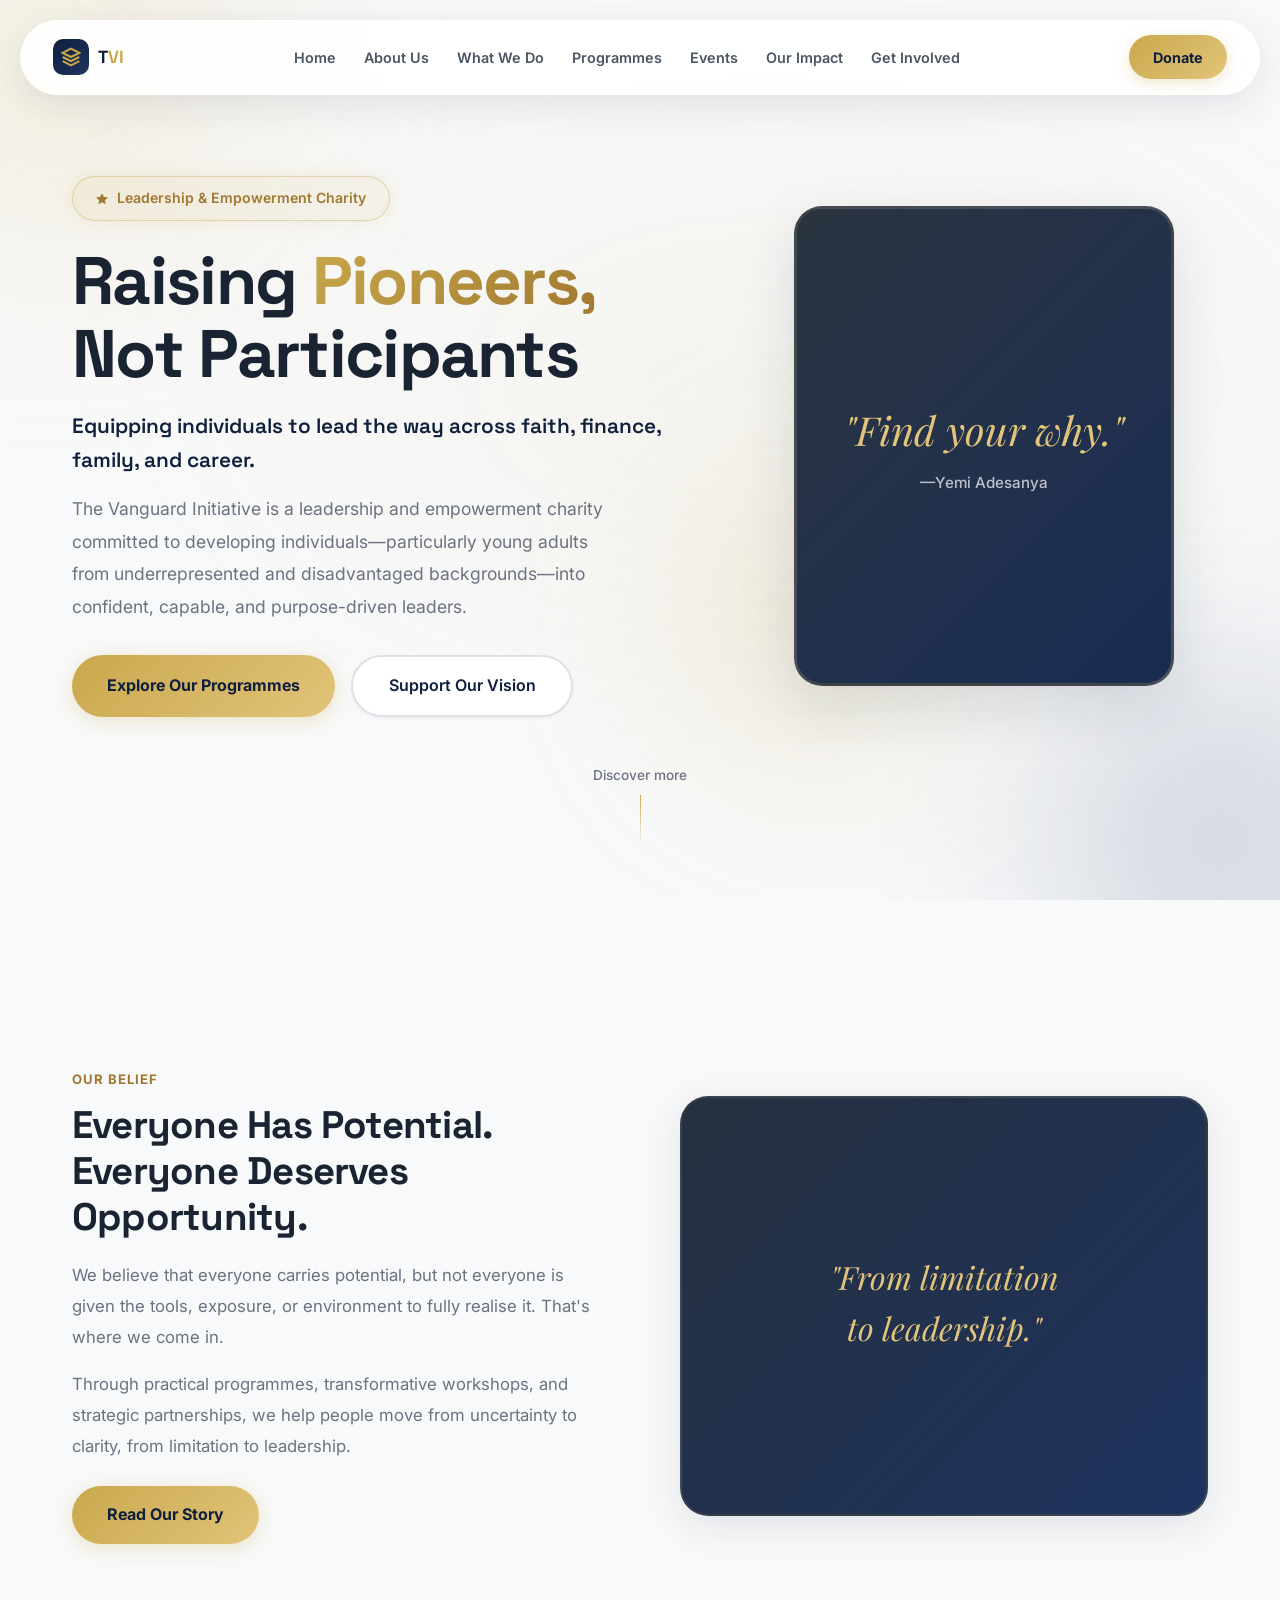
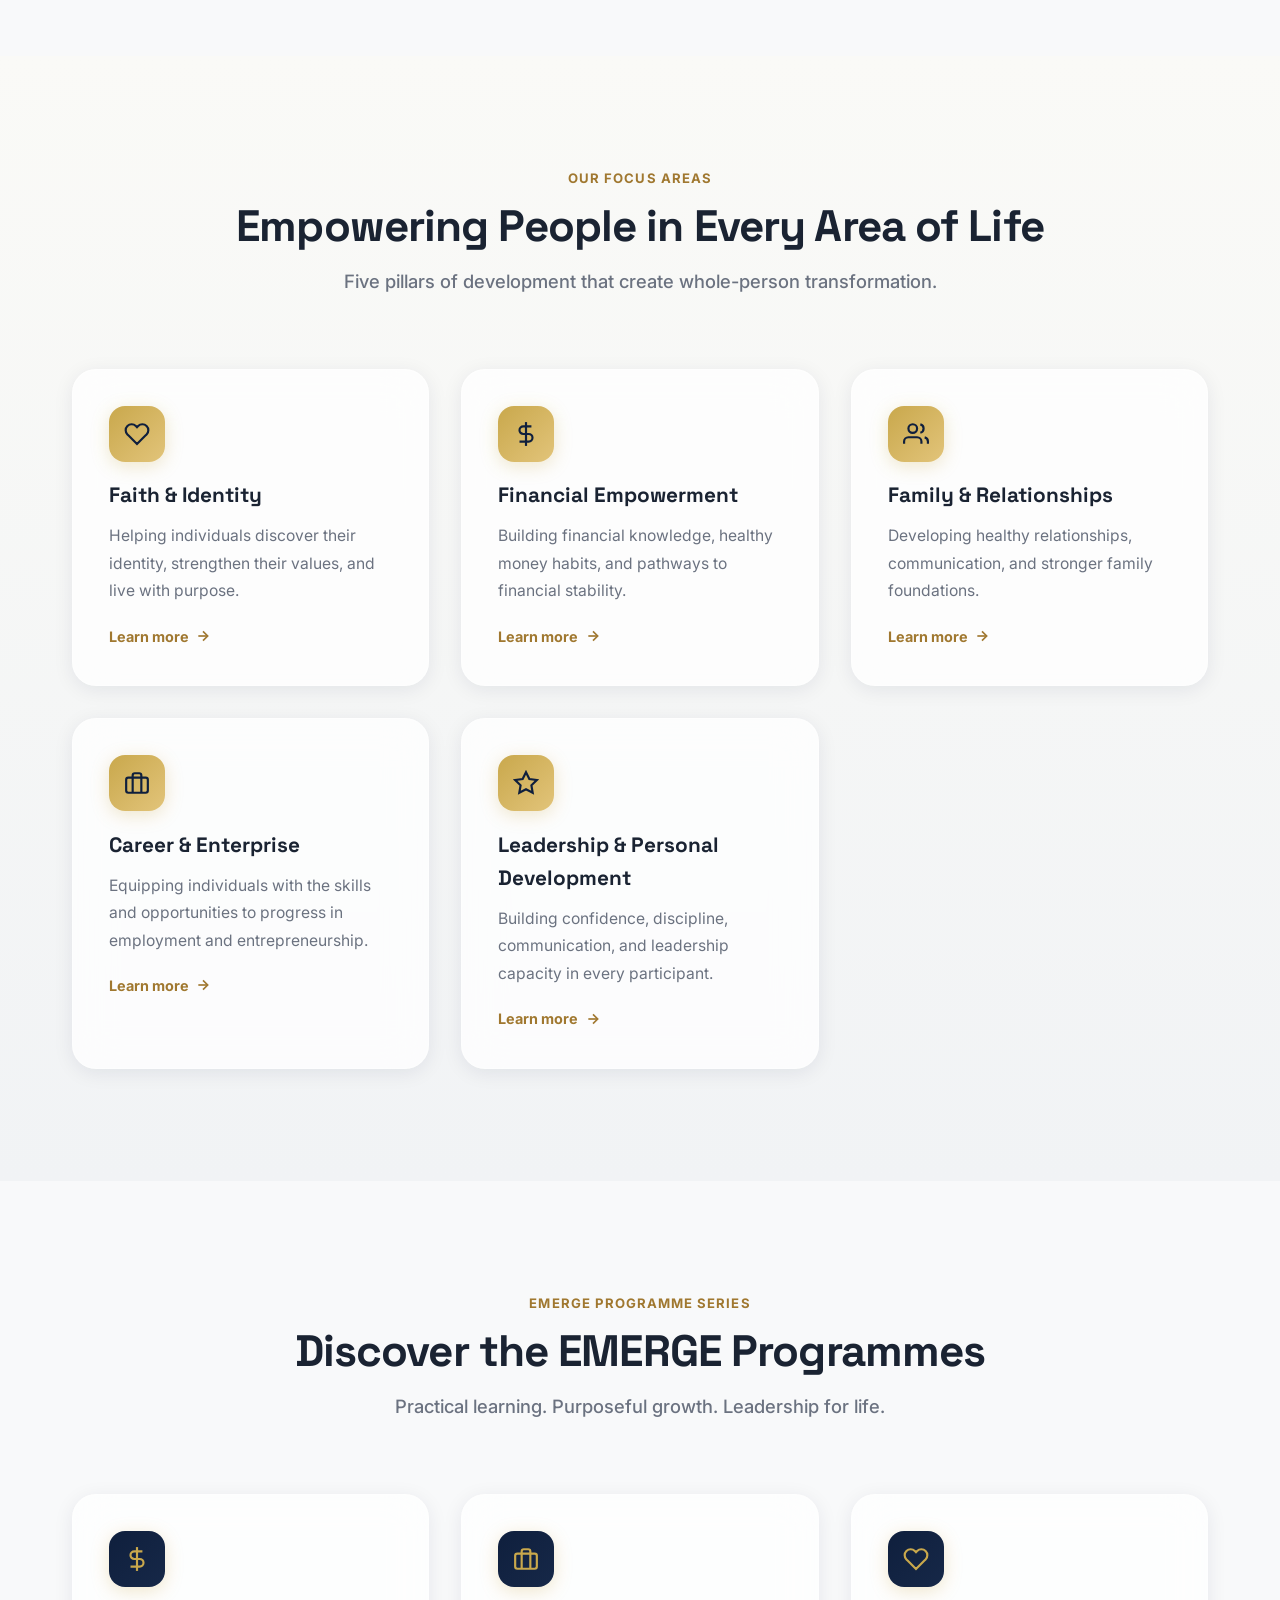
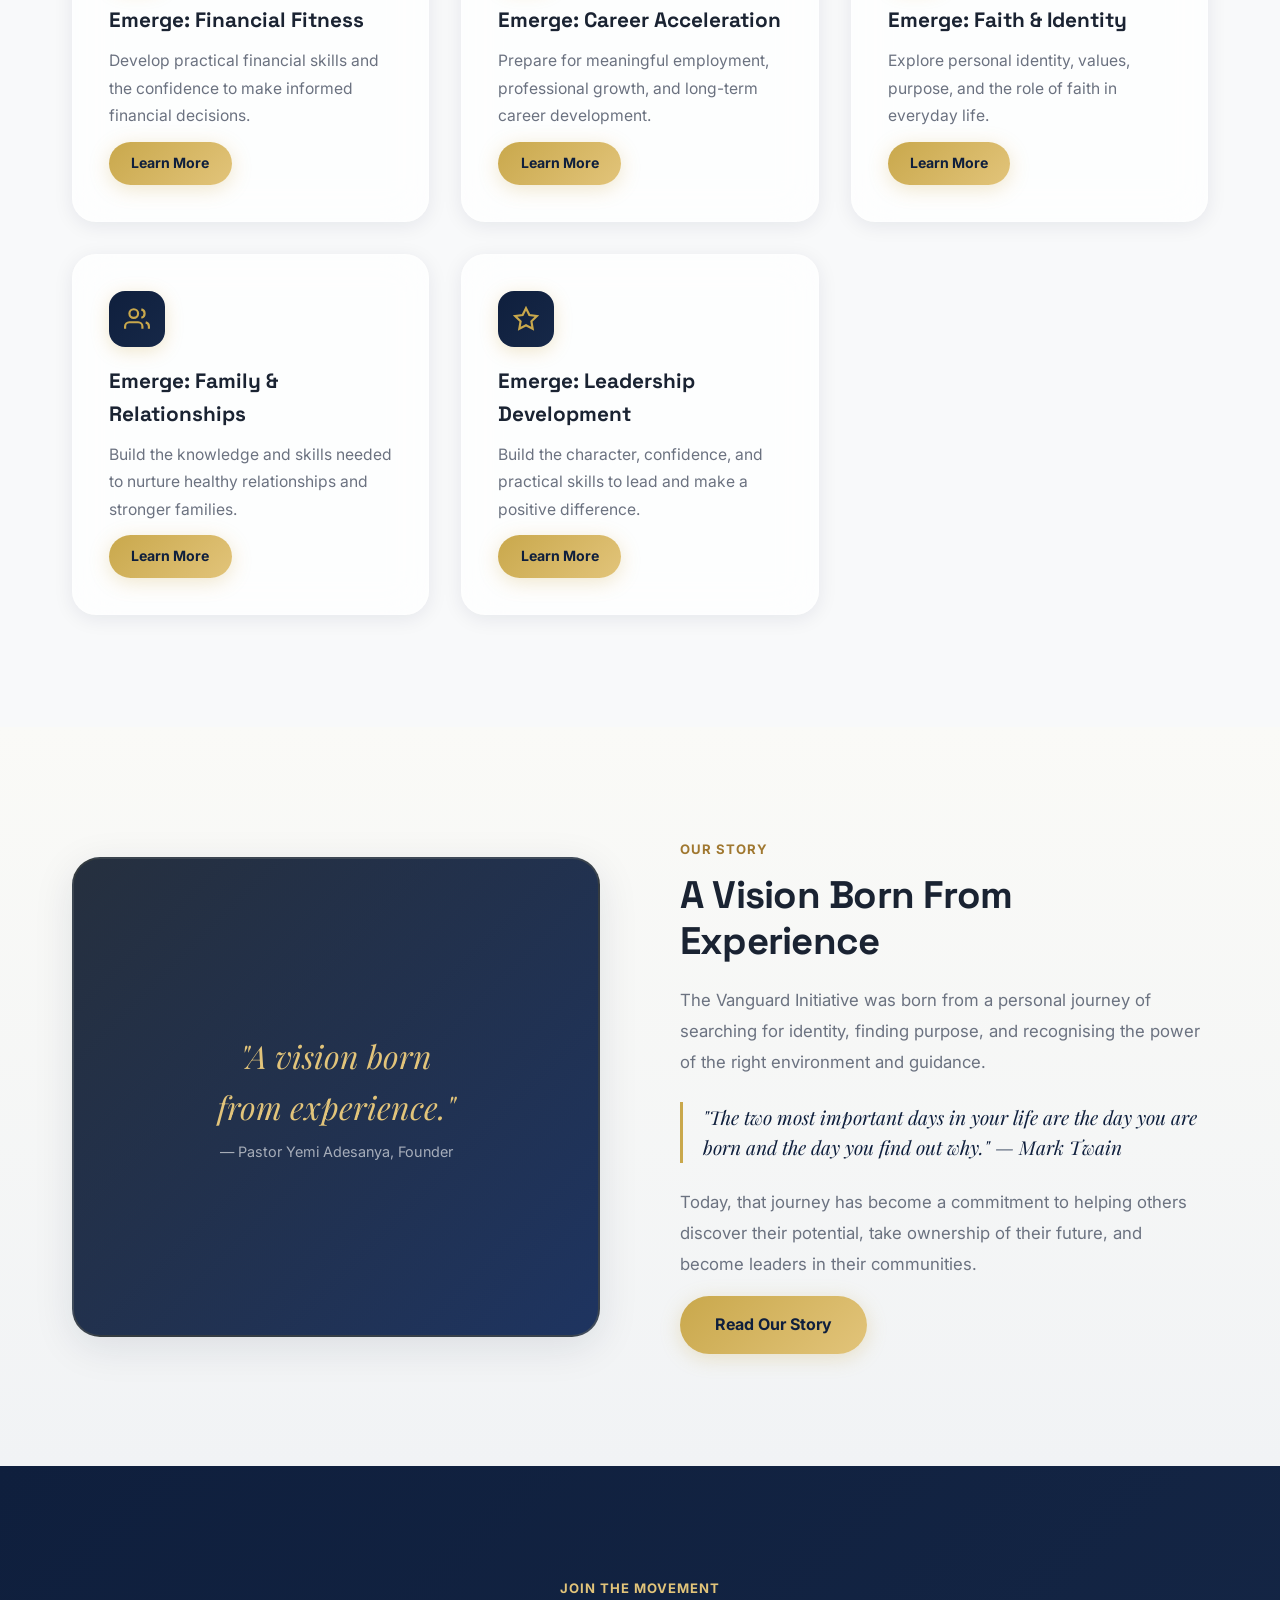
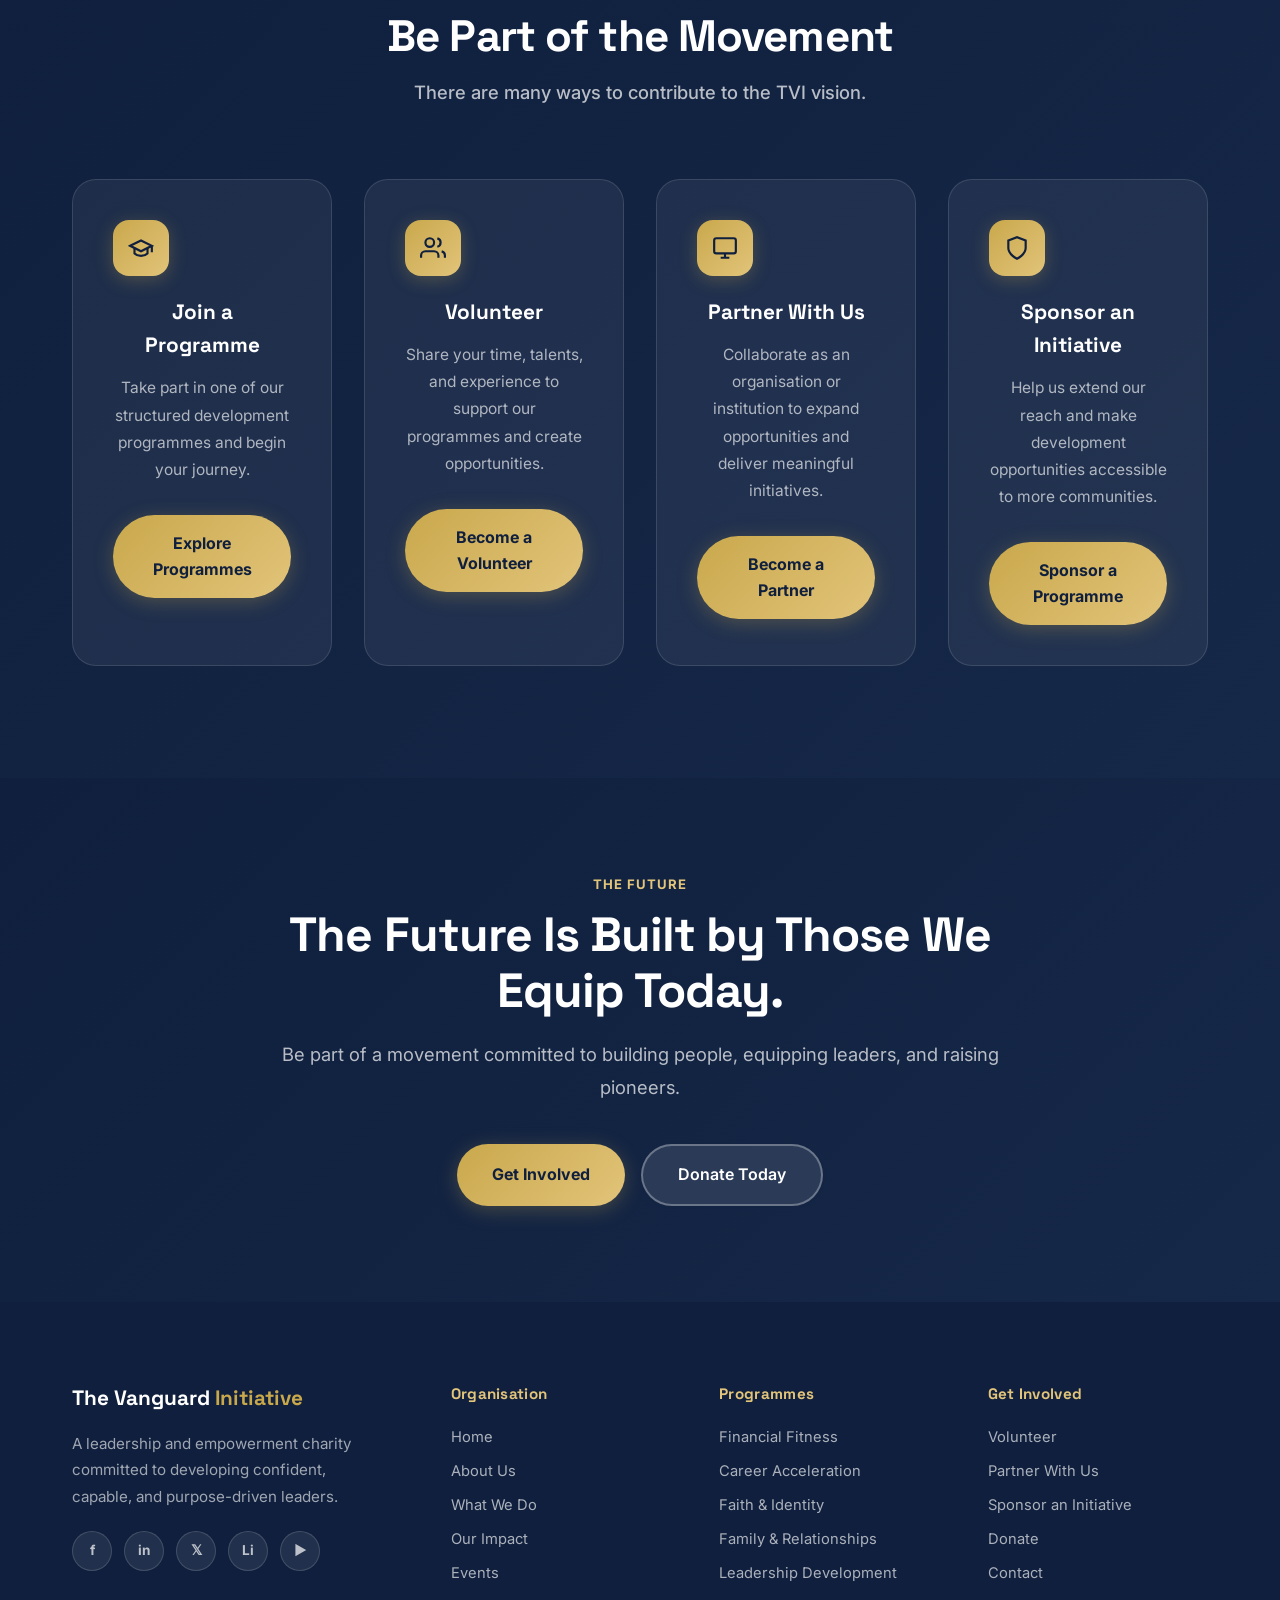
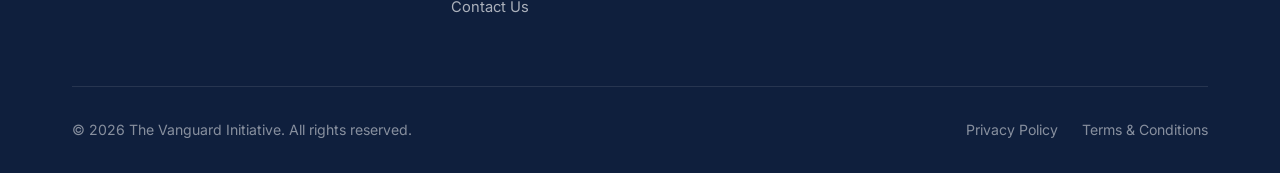
==== commit 04770d2a: "Initial commit — TVI website edits" ====
--- a/index.html
+++ b/index.html
@@ -81,7 +81,7 @@
             <div class="hero-img-inner">
               <div class="hero-img-text">
                 <span class="big">"Find your why."</span>
-                <span class="small">— Pastor Yemi Adesanya</span>
+                <span class="small">—Yemi Adesanya</span>
               </div>
             </div>
           </div>
@@ -351,7 +351,7 @@
       <div class="founder-wrap">
         <div class="founder-img">
           <div class="founder-img-inner">
-            <span class="serif">Pastor Yemi<br>Adesanya</span>
+            <span class="serif">Yemi<br>Adesanya</span>
             <p style="color:rgba(255,255,255,0.6);font-size:0.88rem;margin-top:0.5rem;">Founder, TVI</p>
           </div>
         </div>
@@ -363,7 +363,7 @@
             <div class="pull-quote" style="margin:1.5rem 0;">My commitment is simple: To build people. To equip leaders. To raise pioneers.</div>
             <p>And I look forward to seeing what your journey becomes.</p>
           </blockquote>
-          <p class="founder-sig">— Pastor Yemi Adesanya</p>
+          <p class="founder-sig">—Yemi Adesanya</p>
         </div>
       </div>
     </div>
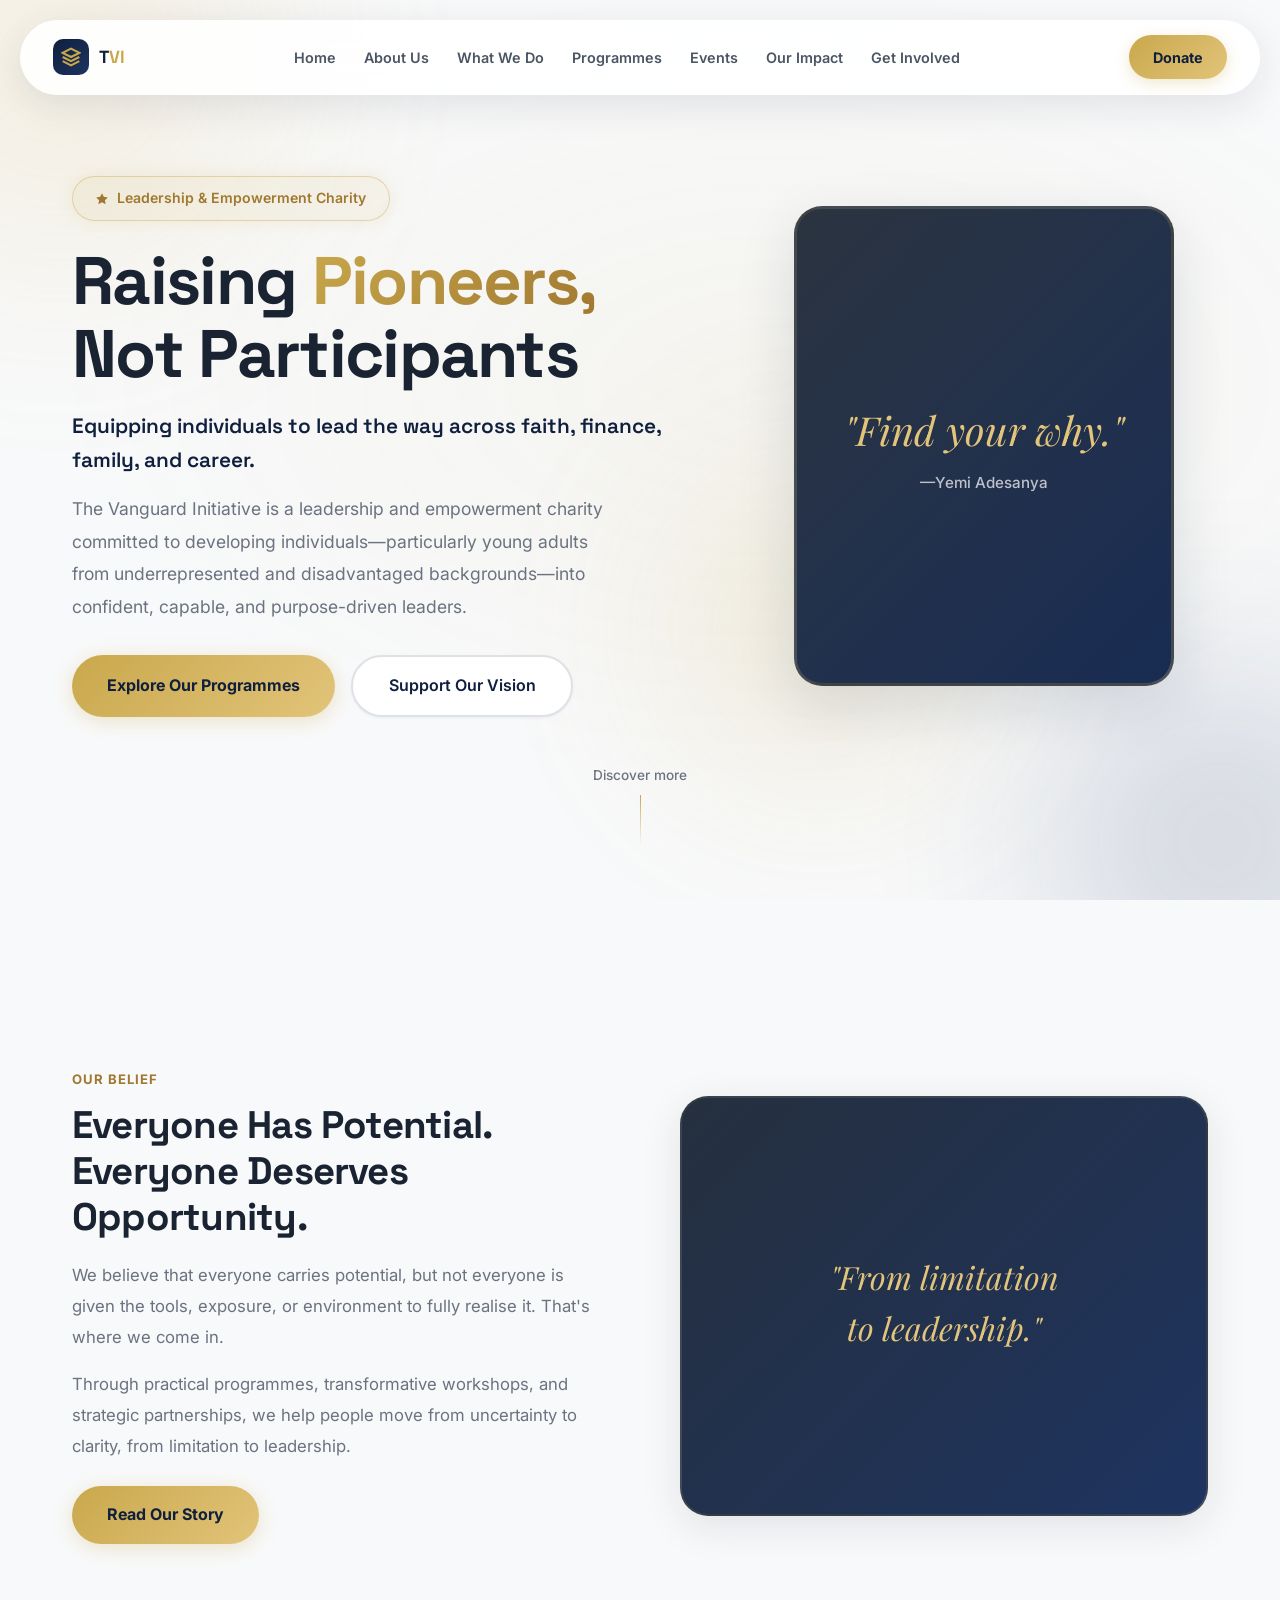
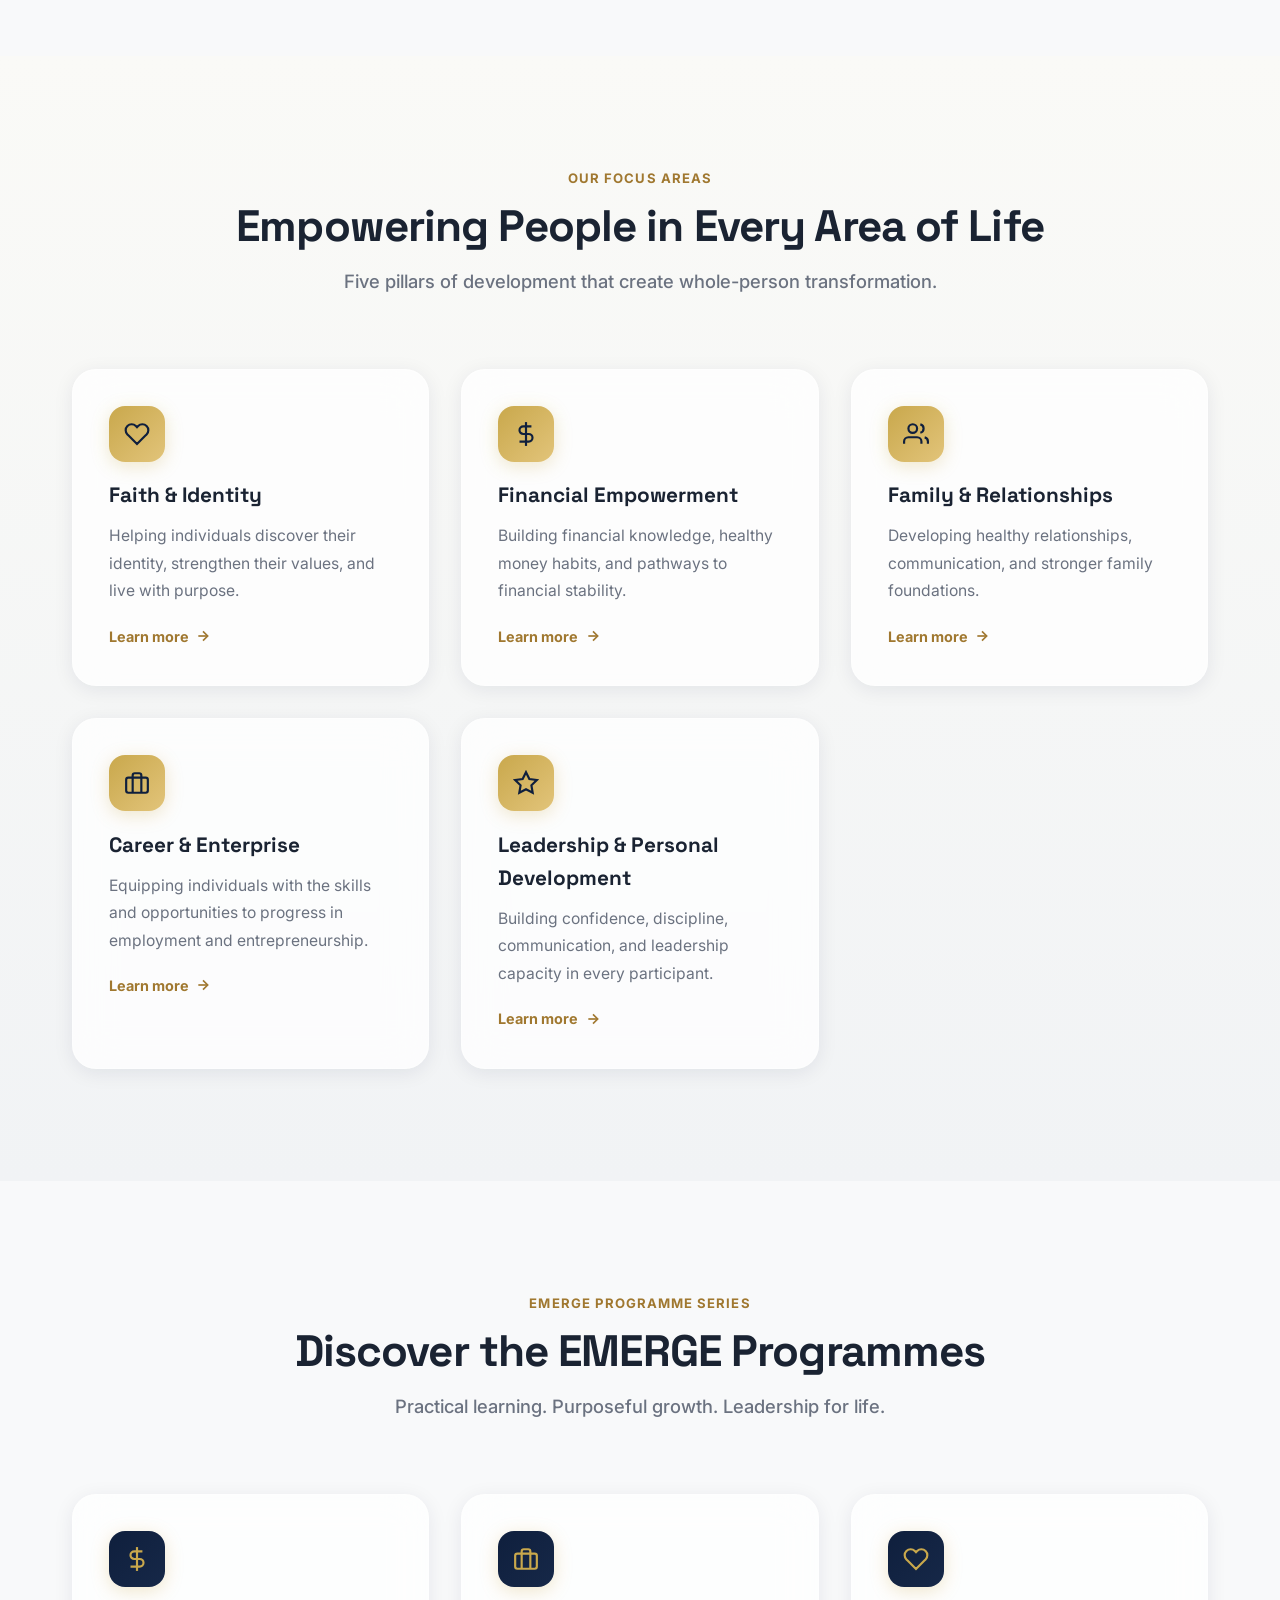
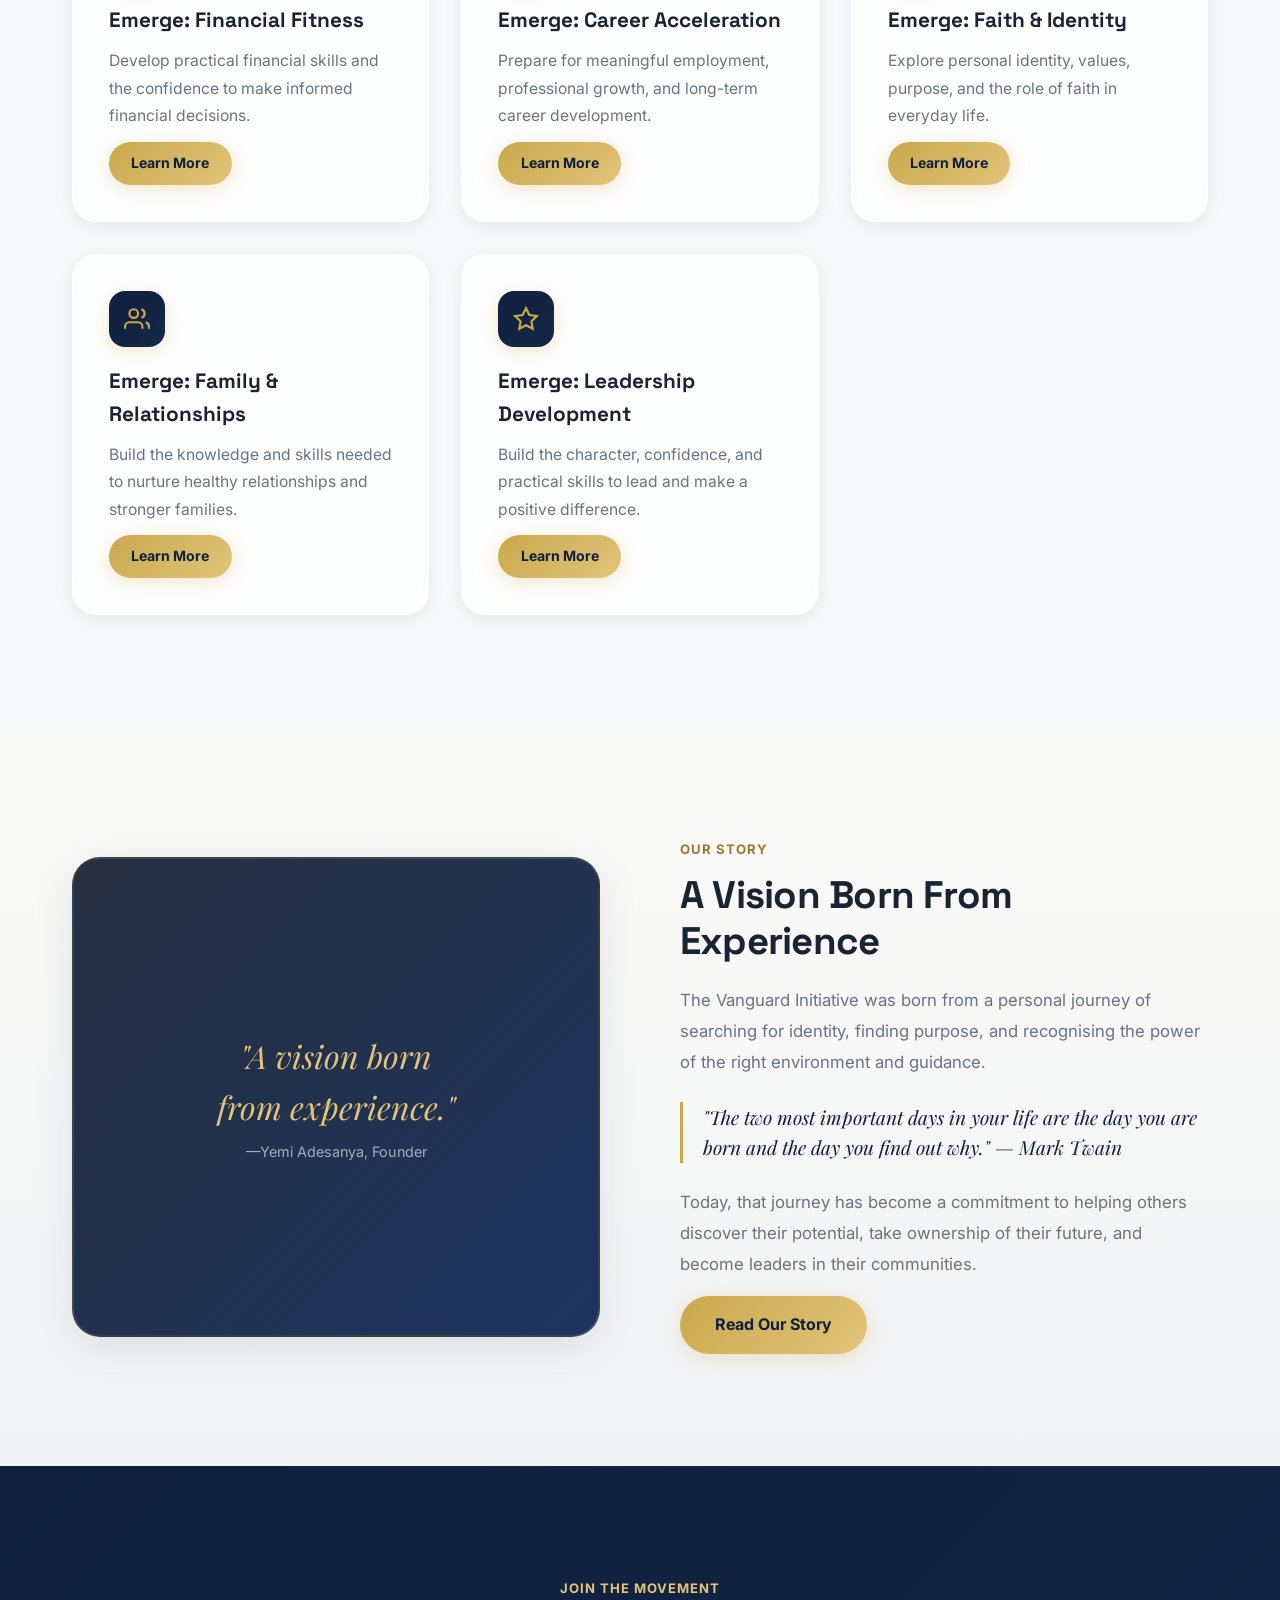
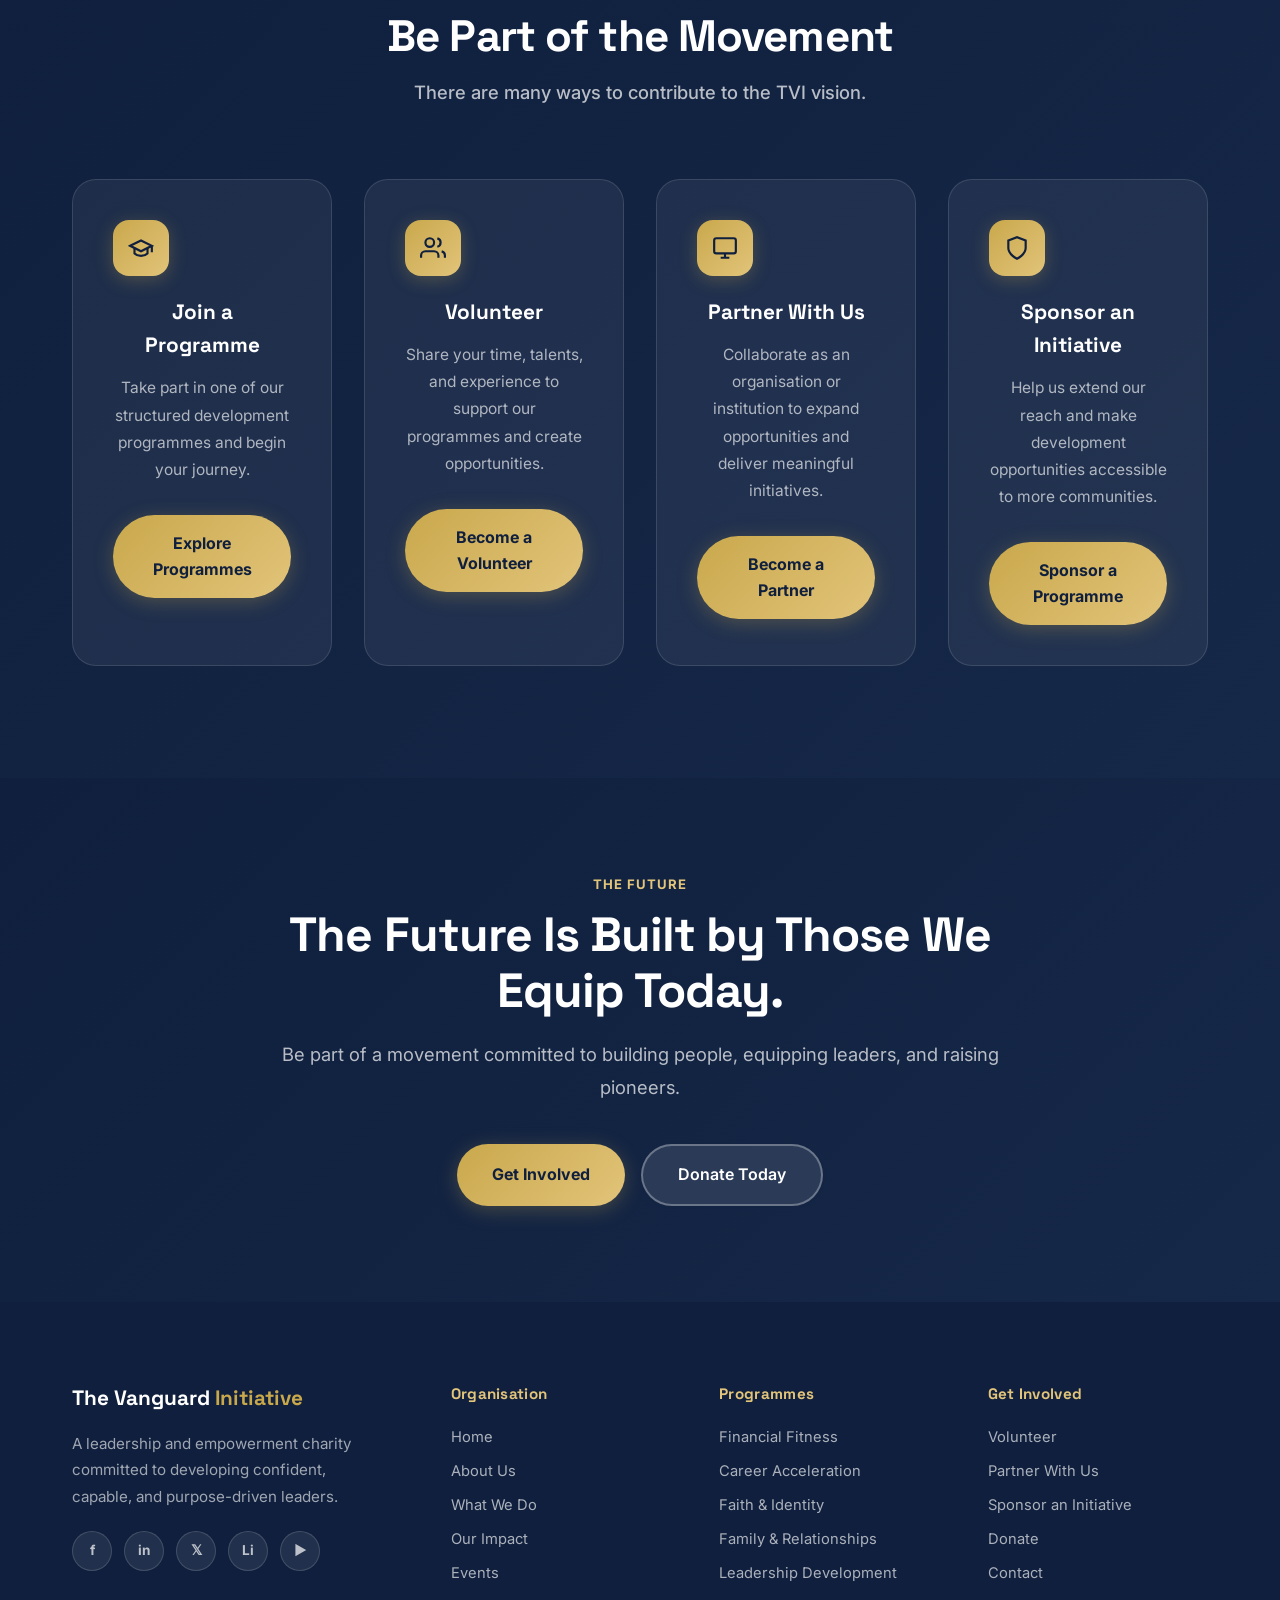
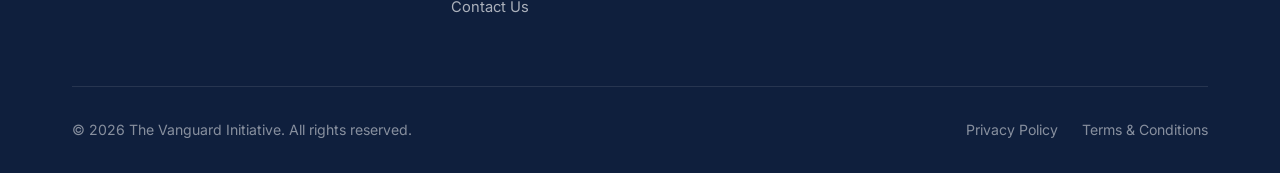
==== commit 228c63c2: "Initial commit — TVI website edit" ====
--- a/index.html
+++ b/index.html
@@ -181,7 +181,7 @@
           <div class="col-image-box" style="height:480px;">
             <div class="col-image-box-text">
               <span class="serif">"A vision born<br>from experience."</span>
-              <p style="color:rgba(255,255,255,0.6);font-size:0.9rem;margin-top:0.5rem;">— Pastor Yemi Adesanya, Founder</p>
+              <p style="color:rgba(255,255,255,0.6);font-size:0.9rem;margin-top:0.5rem;">—Yemi Adesanya, Founder</p>
             </div>
           </div>
         </div>
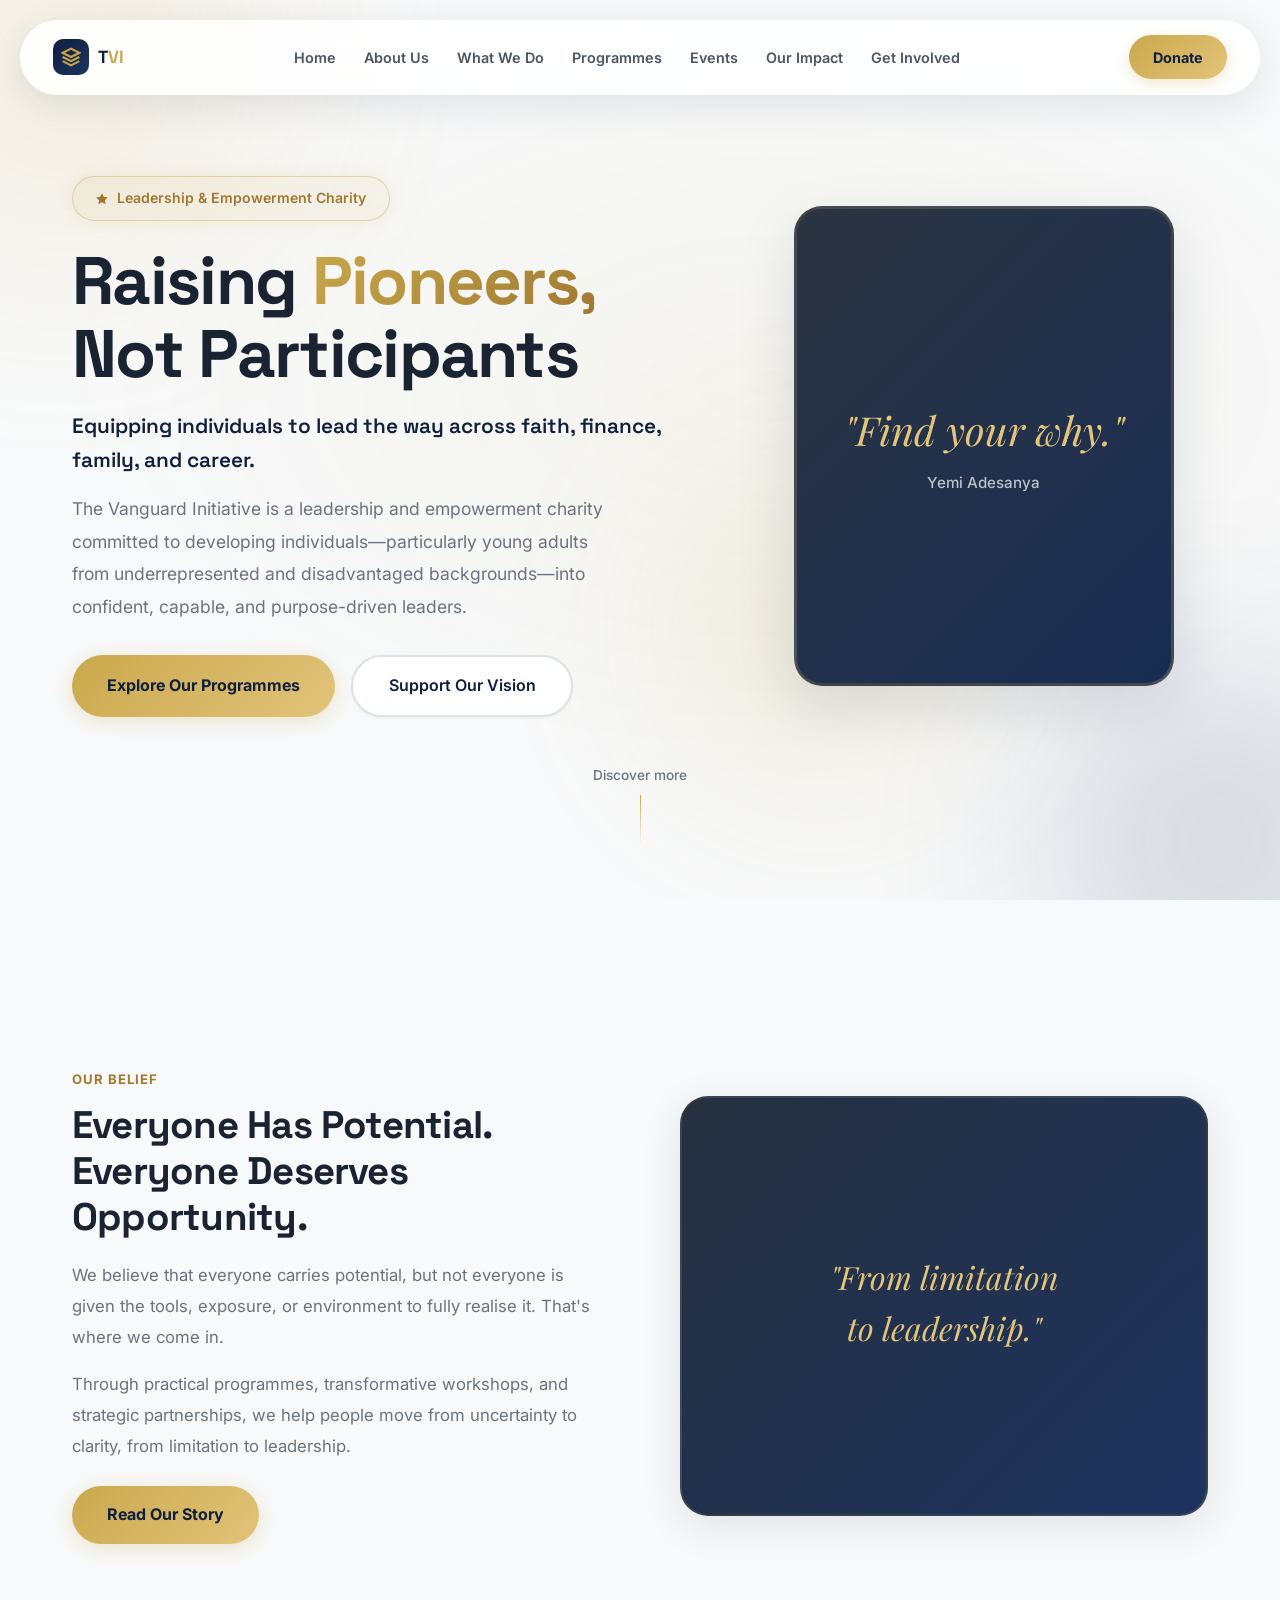
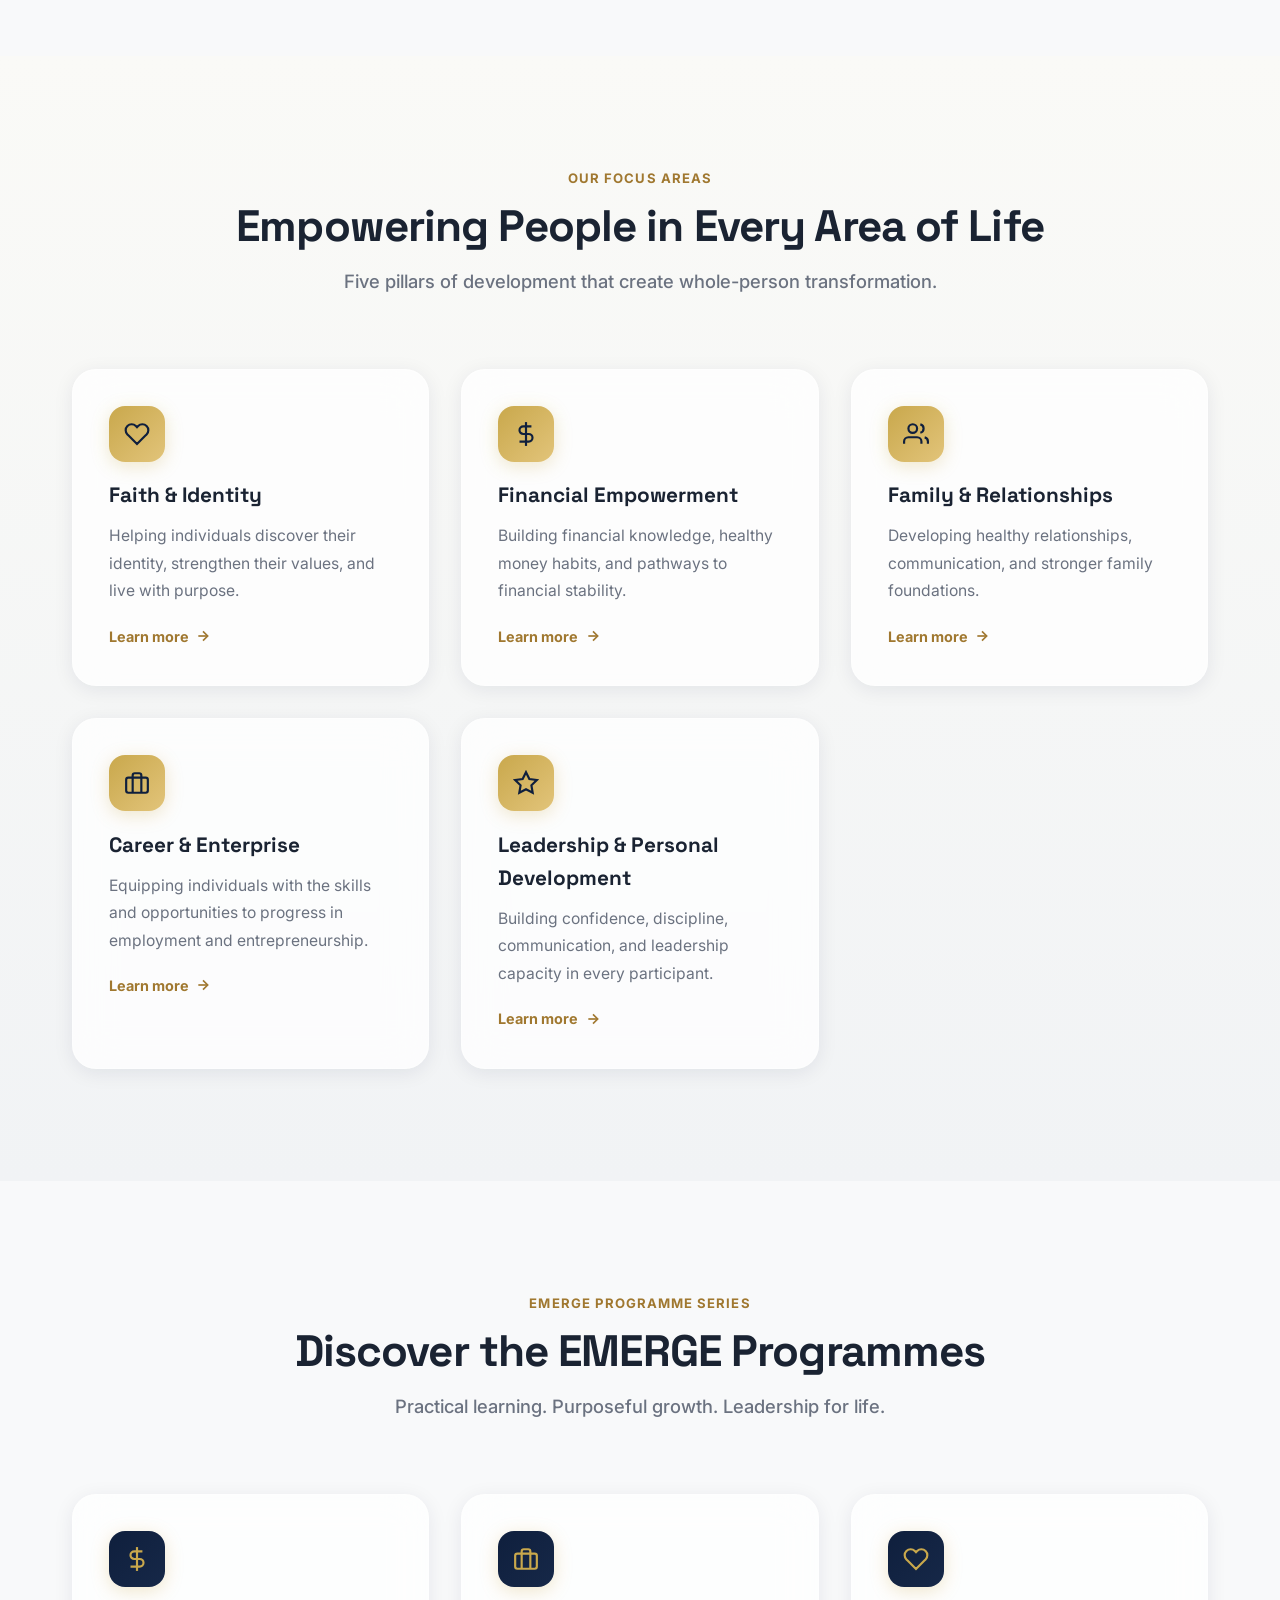
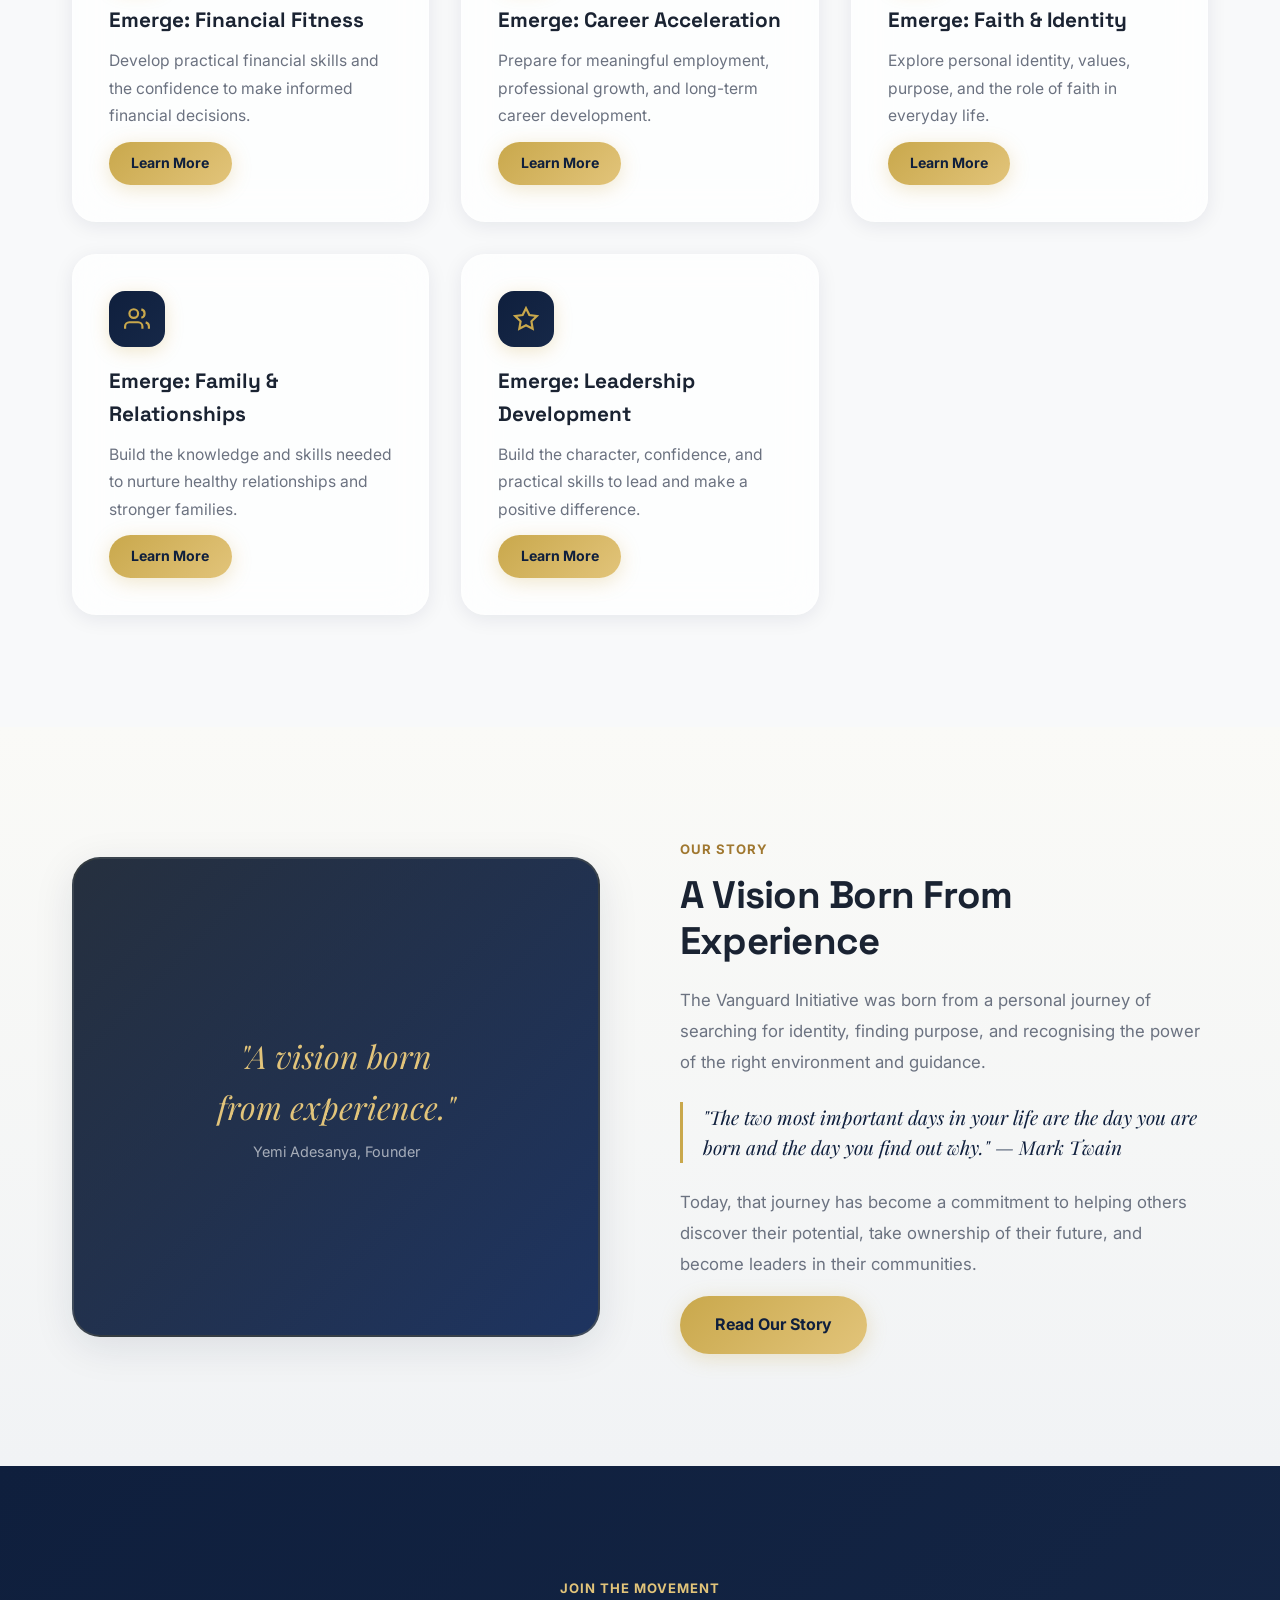
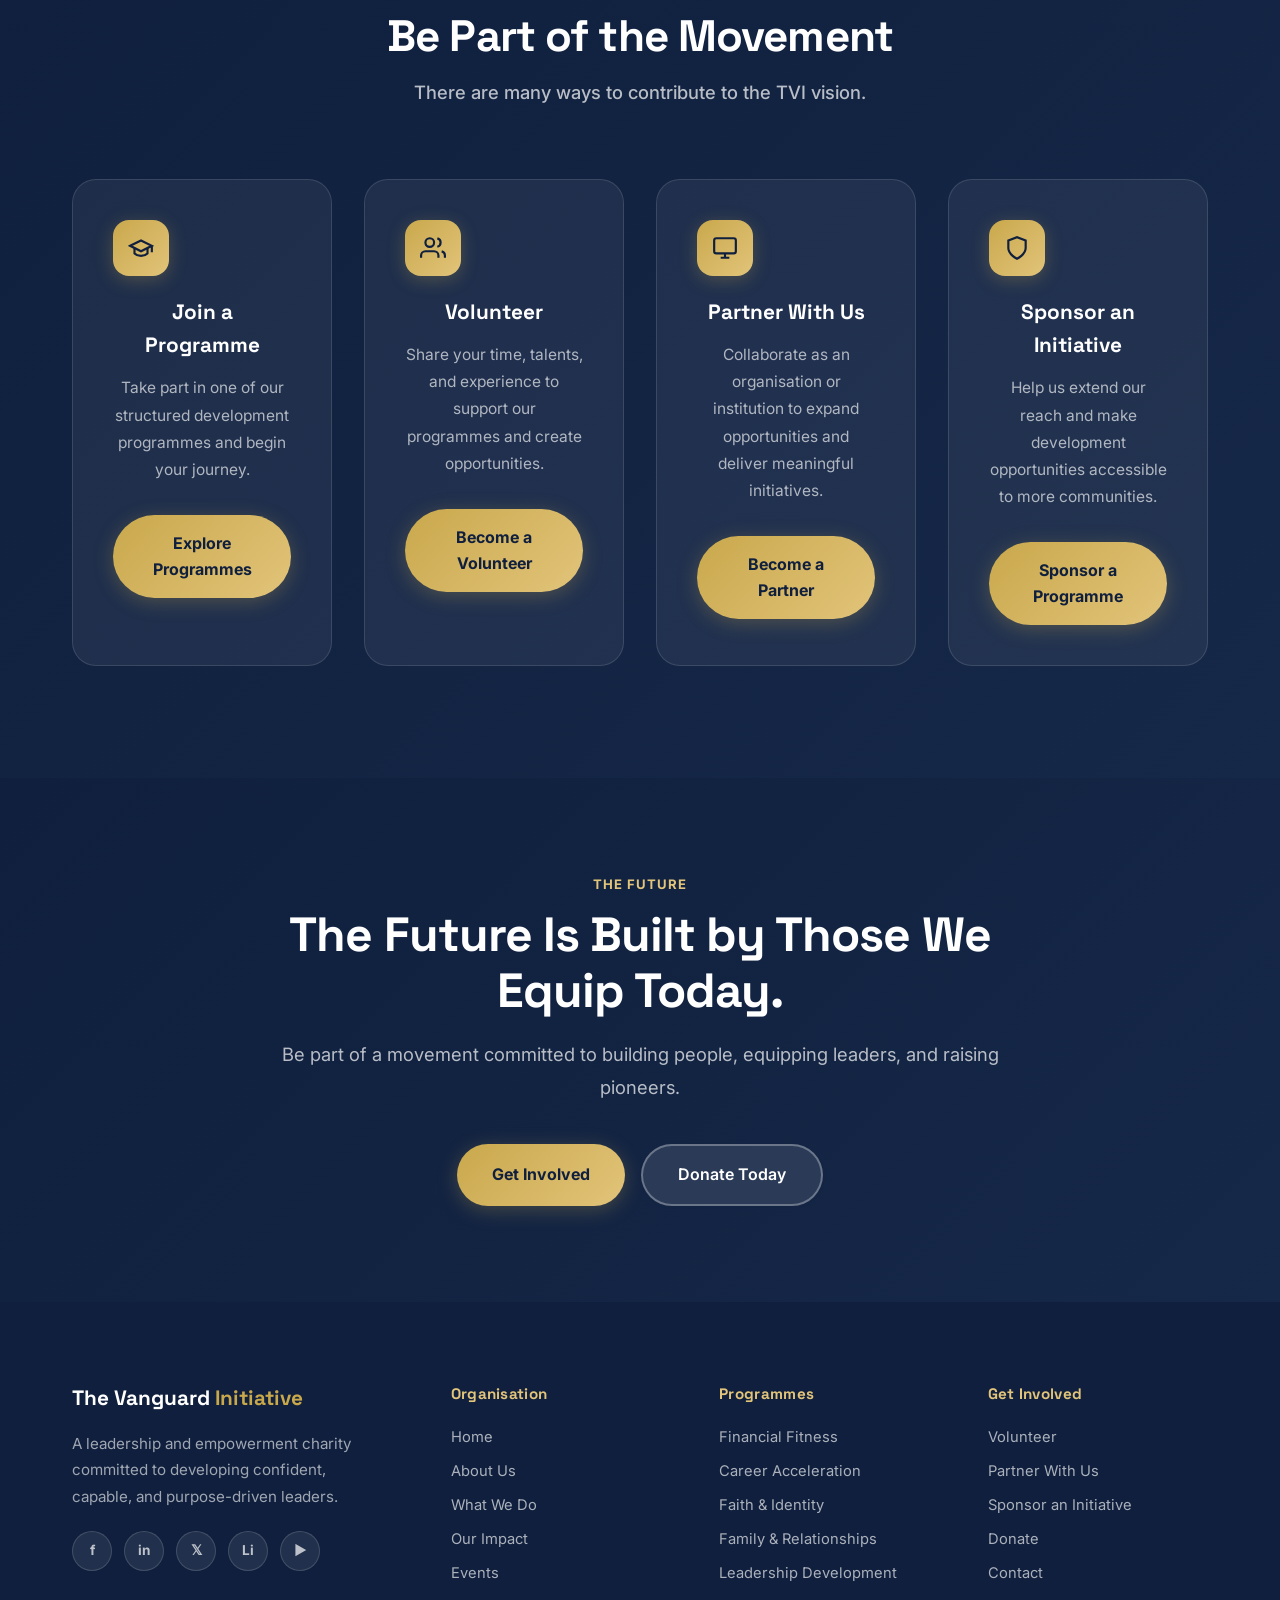
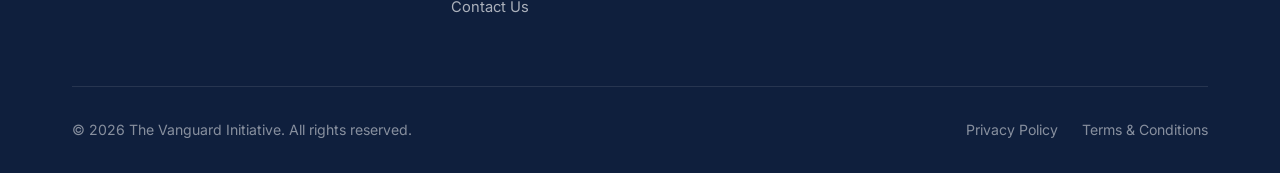
==== commit db3721e5: "Initial commit — TVI website edit changed" ====
--- a/index.html
+++ b/index.html
@@ -81,7 +81,7 @@
             <div class="hero-img-inner">
               <div class="hero-img-text">
                 <span class="big">"Find your why."</span>
-                <span class="small">—Yemi Adesanya</span>
+                <span class="small">Yemi Adesanya</span>
               </div>
             </div>
           </div>
@@ -181,7 +181,7 @@
           <div class="col-image-box" style="height:480px;">
             <div class="col-image-box-text">
               <span class="serif">"A vision born<br>from experience."</span>
-              <p style="color:rgba(255,255,255,0.6);font-size:0.9rem;margin-top:0.5rem;">—Yemi Adesanya, Founder</p>
+              <p style="color:rgba(255,255,255,0.6);font-size:0.9rem;margin-top:0.5rem;">Yemi Adesanya, Founder</p>
             </div>
           </div>
         </div>
